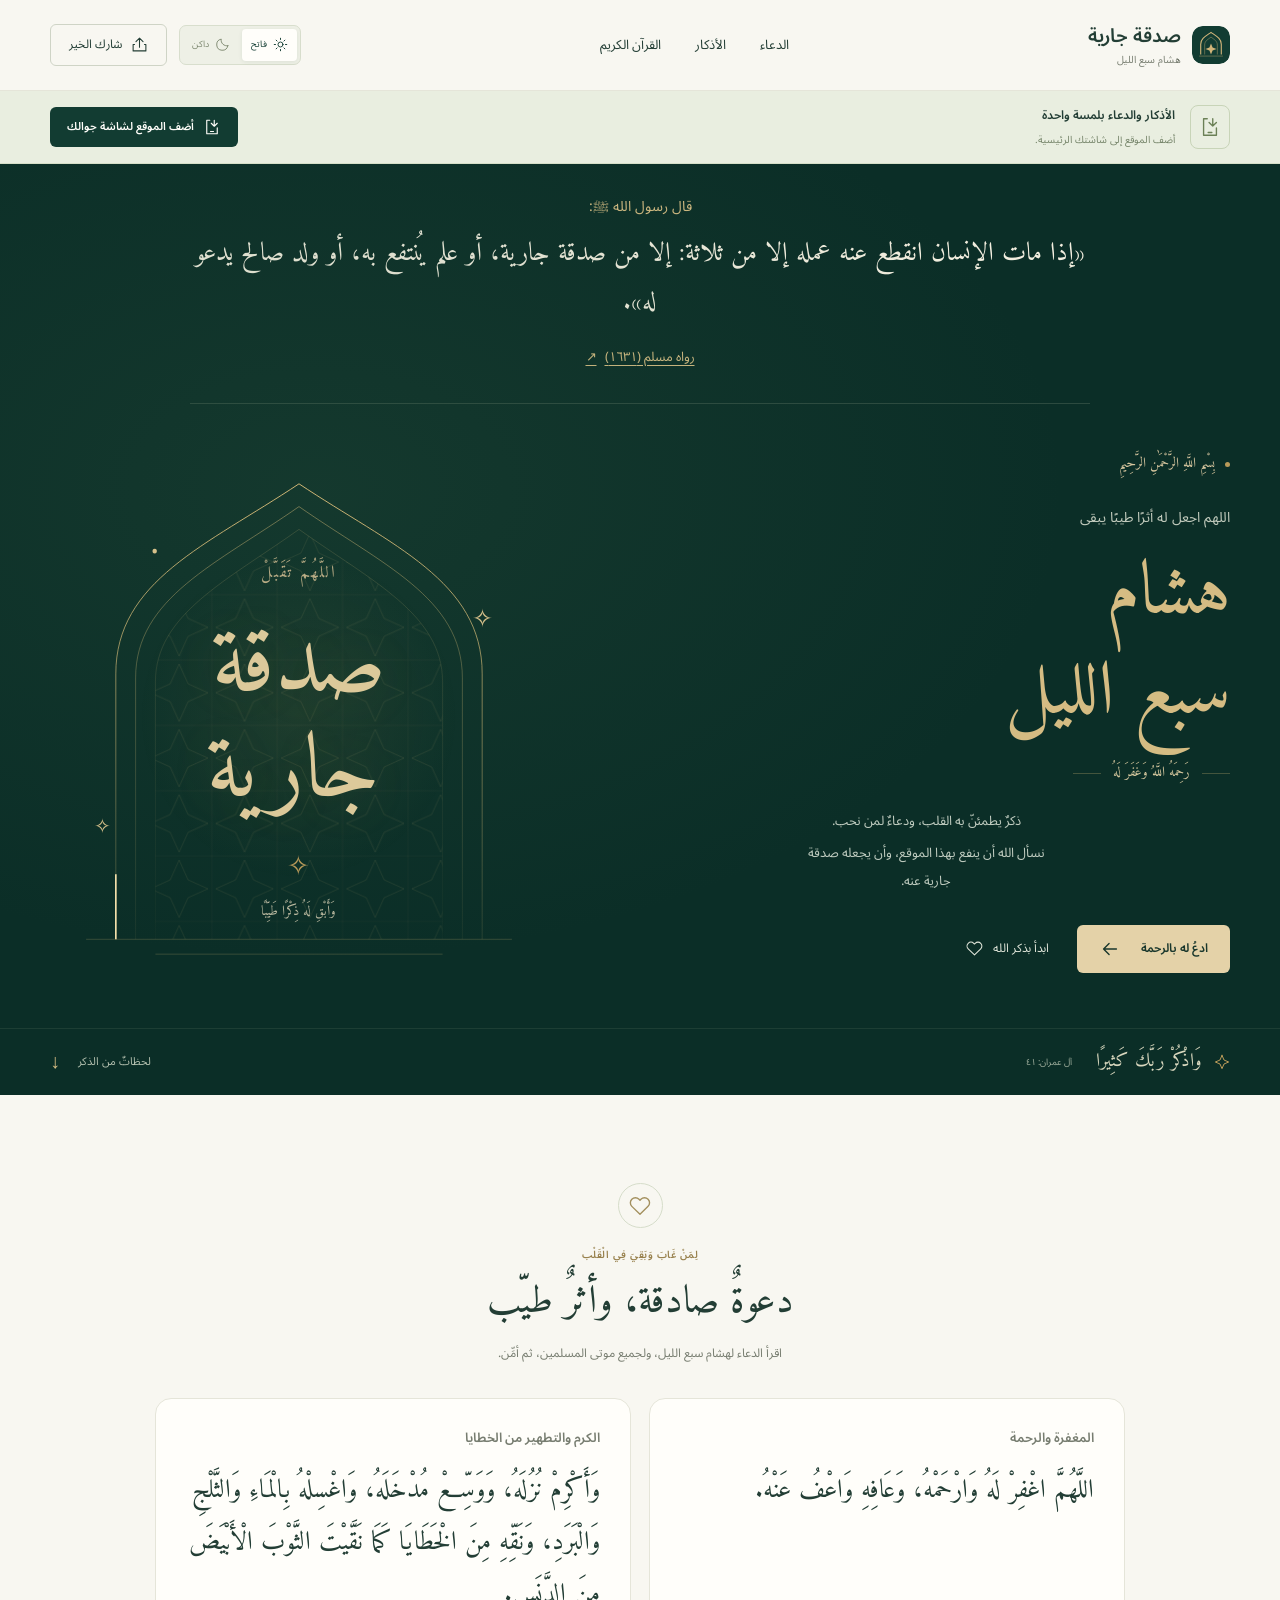
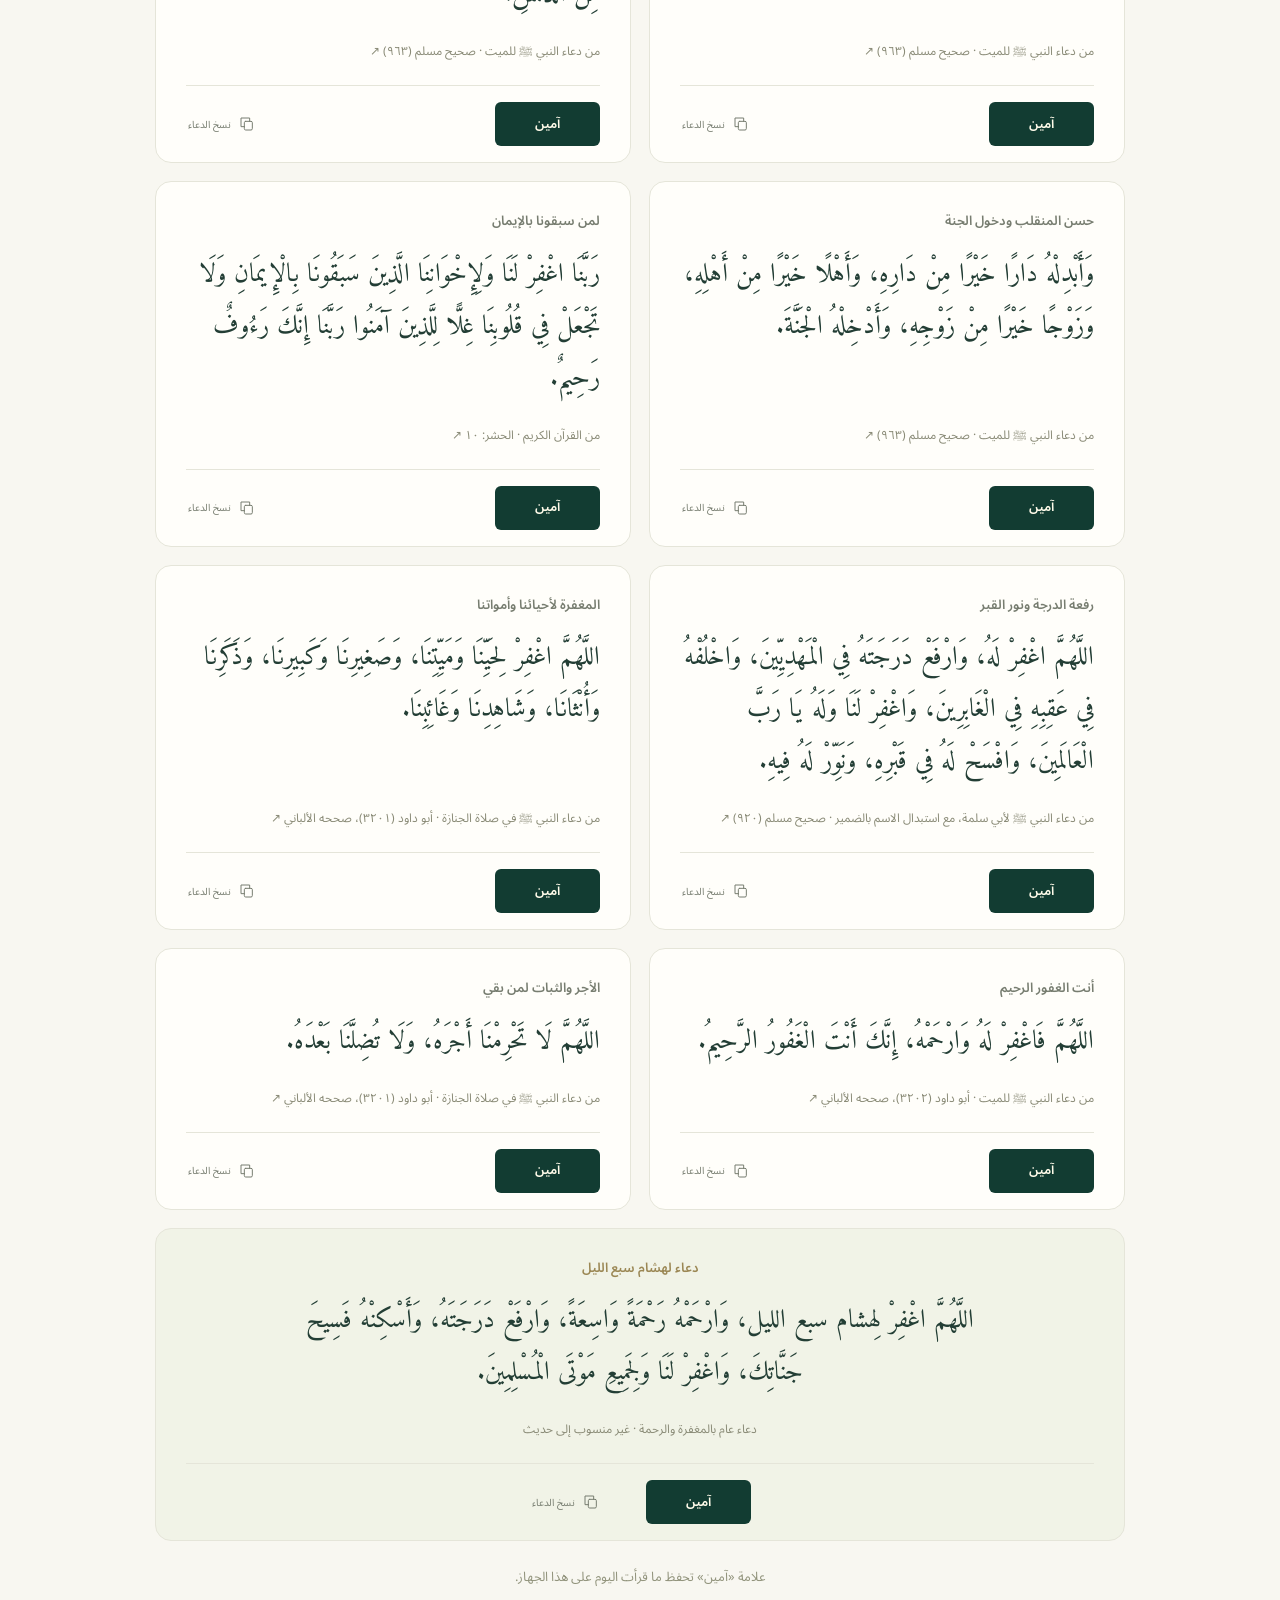
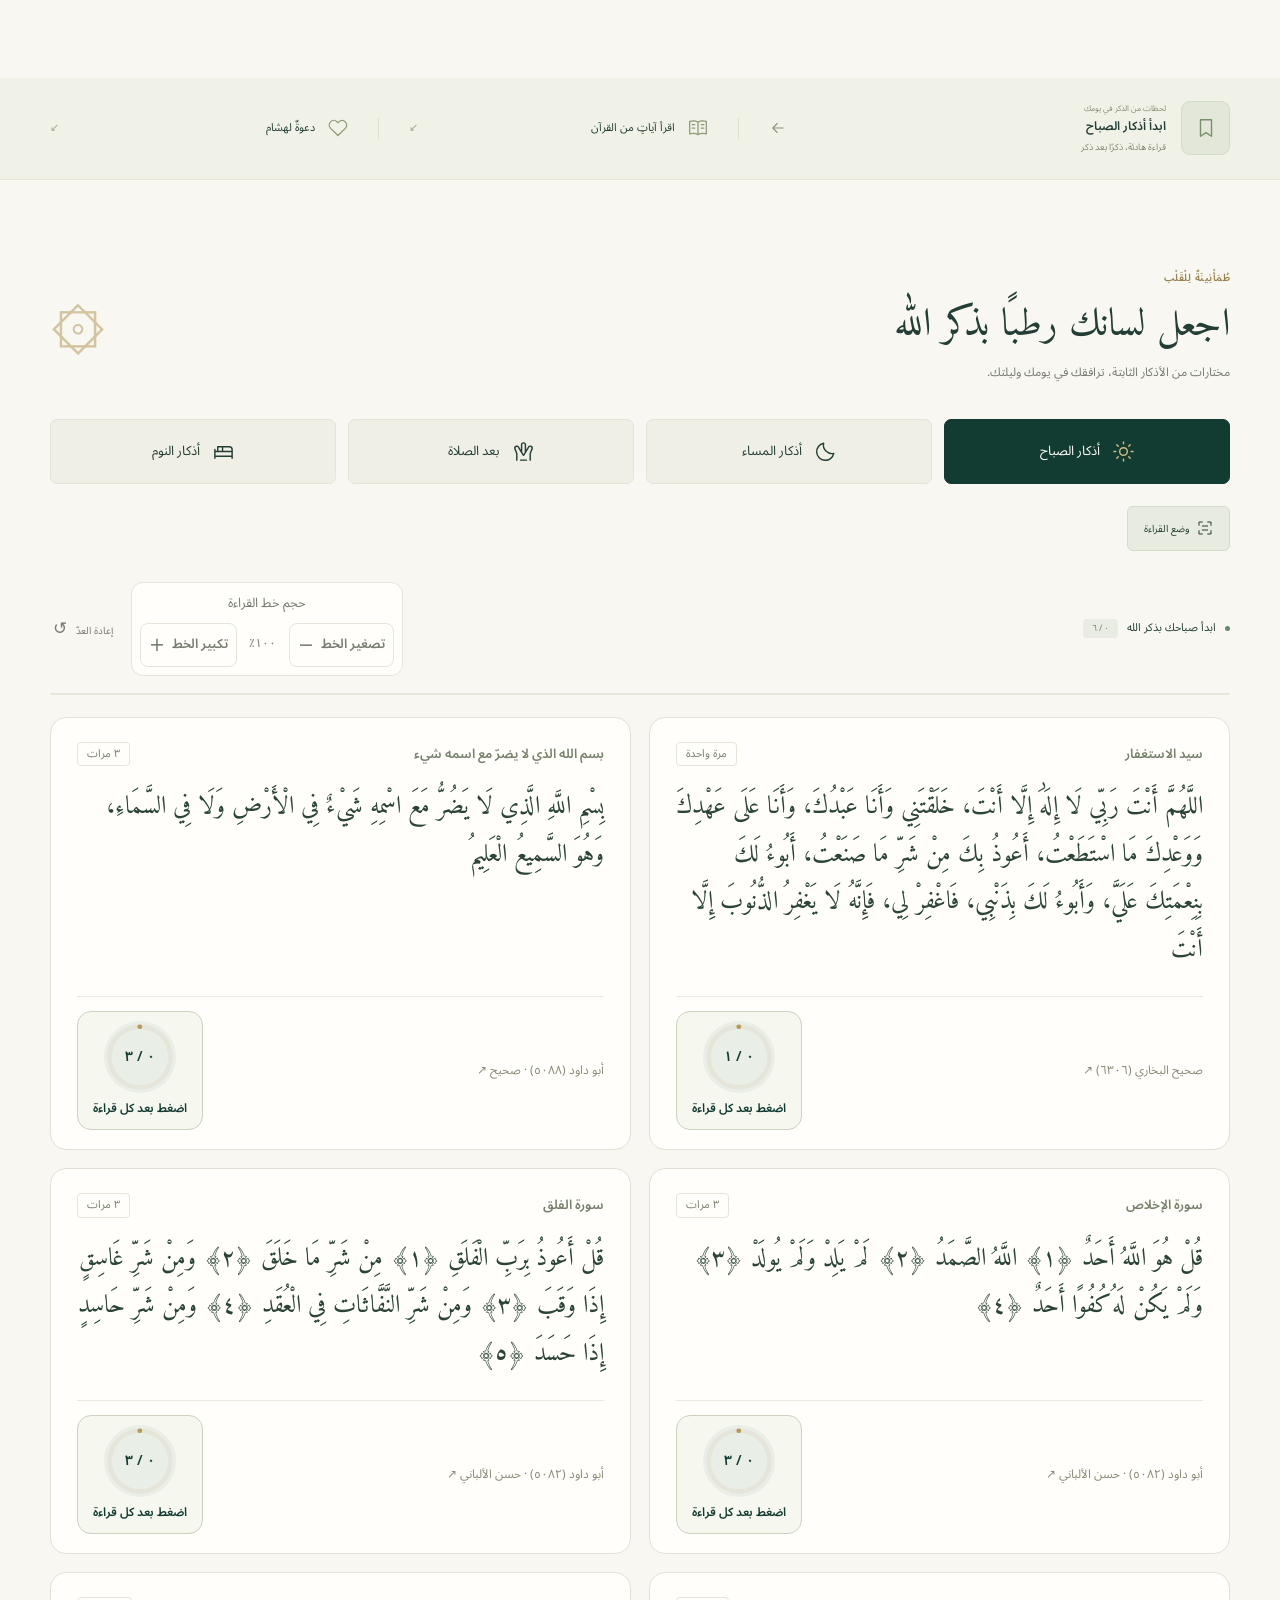
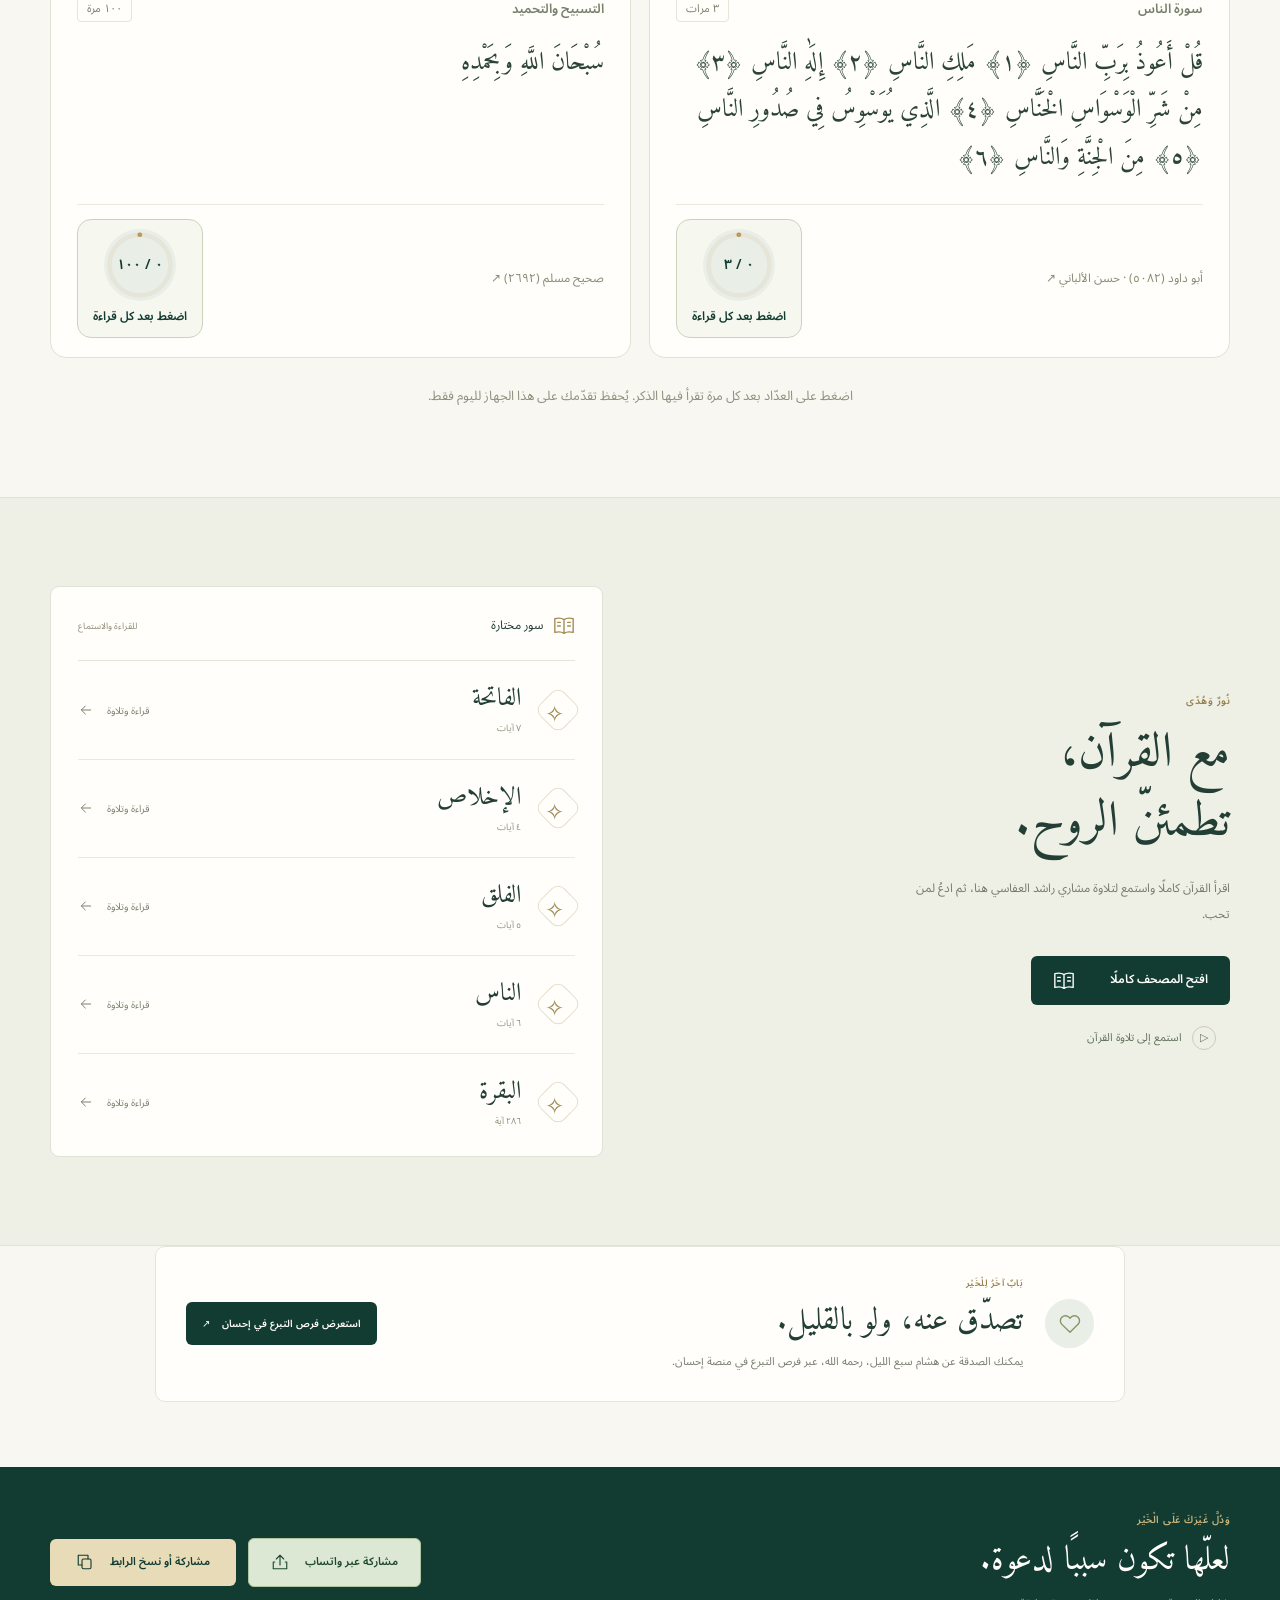
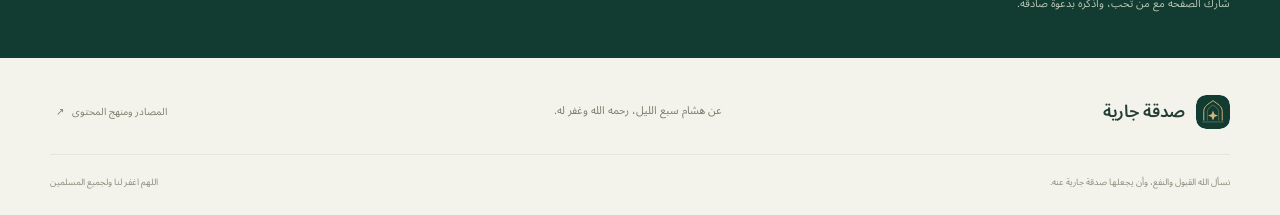
==== index.html @ 17295d95 "Phones: open with the «صدقة جارية» art, then the name, then the hadith Co-Authored-By: Claude Opus 5" ====
<!doctype html>
<html lang="ar" dir="rtl">
<head>
  <meta charset="utf-8">
  <meta name="viewport" content="width=device-width,initial-scale=1,viewport-fit=cover">
  <meta name="theme-color" content="#123c32">
  <meta name="description" content="أذكار وأدعية وقرآن. نسأل الله أن ينفع بهذا الموقع وأن يجعله صدقة جارية عن هشام سبع الليل، رحمه الله.">
  <title>صدقة جارية | هشام سبع الليل</title>
  <link rel="icon" href="assets/mark.svg" type="image/svg+xml">
  <link rel="manifest" href="manifest.webmanifest" crossorigin="use-credentials">
  <link rel="apple-touch-icon" href="assets/app-icon-180.png">
  <meta name="apple-mobile-web-app-capable" content="yes">
  <meta name="mobile-web-app-capable" content="yes">
  <meta name="apple-mobile-web-app-title" content="صدقة جارية">
  <script src="theme.js?v=appearance-1"></script>
  <link rel="stylesheet" href="style.css?v=order-20261025">
  <script src="data.js?v=order-20261025" defer></script>
  <script src="app.js?v=order-20261025" defer></script>
  <script src="quran-reader.js?v=order-20261025" defer></script>
  <script src="install.js?v=install-steps-2" defer></script>
  <script src="motion.js?v=order-20261025" defer></script>
  <meta property="og:type" content="website">
  <meta property="og:locale" content="ar_SA">
  <meta property="og:title" content="صدقة جارية عن هشام سبع الليل">
  <meta property="og:description" content="أذكار وأدعية وقرآن. اللهم اغفر له وارحمه، واجعل له أثرًا طيبًا يبقى.">
  <meta property="og:url" content="https://waelsaballyl.github.io/sadaqa-hisham/">
  <link rel="canonical" href="https://waelsaballyl.github.io/sadaqa-hisham/">
</head>
<body>
  <a class="skip-link" href="#main">انتقل إلى المحتوى</a>
  <svg class="svg-defs" xmlns="http://www.w3.org/2000/svg" aria-hidden="true"><defs>
    <symbol id="i-sun" viewBox="0 0 24 24"><circle cx="12" cy="12" r="4"/><path d="M12 2v2m0 16v2M2 12h2m16 0h2M5 5l1.5 1.5m11 11L19 19M5 19l1.5-1.5m11-11L19 5"/></symbol>
    <symbol id="i-moon" viewBox="0 0 24 24"><path d="M20.6 14A9 9 0 0 1 10 3.4 9 9 0 1 0 20.6 14Z"/></symbol>
    <symbol id="i-book" viewBox="0 0 24 24"><path d="M12 5c-3-2-6-2-10-1v15c4-1 7-1 10 1 3-2 6-2 10-1V4c-4-1-7-1-10 1Zm0 0v15M5 8h3m-3 4h3m8-4h3m-3 4h3"/></symbol>
    <symbol id="i-heart" viewBox="0 0 24 24"><path d="M20.8 4.6a5.5 5.5 0 0 0-7.8 0L12 5.7l-1.1-1.1a5.5 5.5 0 0 0-7.8 7.8L12 21l8.8-8.6a5.5 5.5 0 0 0 0-7.8Z"/></symbol>
    <symbol id="i-share" viewBox="0 0 24 24"><path d="M12 16V3m-5 5 5-5 5 5M5 12H3v9h18v-9h-2"/></symbol>
    <symbol id="i-arrow" viewBox="0 0 24 24"><path d="M19 12H5m6-6-6 6 6 6"/></symbol>
    <symbol id="i-check" viewBox="0 0 24 24"><path d="m5 12 4 4L19 6"/></symbol>
    <symbol id="i-copy" viewBox="0 0 24 24"><rect x="8" y="8" width="12" height="13" rx="2"/><path d="M16 8V3H3v13h5"/></symbol>
    <symbol id="i-prayer" viewBox="0 0 24 24"><path d="M5 21v-7L3 9a2 2 0 0 1 4-1l3 5V5a2 2 0 0 1 4 0v8l3-5a2 2 0 0 1 4 1l-2 5v7M10 13l2 3 2-3M9 21h6"/></symbol>
    <symbol id="i-spark" viewBox="0 0 24 24"><path d="m12 2 3 7 7 3-7 3-3 7-3-7-7-3 7-3 3-7Z"/></symbol>
    <symbol id="i-sleep" viewBox="0 0 24 24"><path d="M3 19v-9m18 9v-7H3m3 0V7h5v5m0 0V7h7a3 3 0 0 1 3 3v2M3 17h18"/></symbol>
    <symbol id="i-search" viewBox="0 0 24 24"><circle cx="10.5" cy="10.5" r="6.5"/><path d="m16 16 5 5"/></symbol>
    <symbol id="i-bookmark" viewBox="0 0 24 24"><path d="M6 3h12v18l-6-4-6 4V3Z"/></symbol>
    <symbol id="i-focus" viewBox="0 0 24 24"><path d="M8 3H3v5m13-5h5v5M3 16v5h5m13-5v5h-5M8 9h8m-8 6h8"/></symbol>
    <symbol id="i-ios-share" viewBox="0 0 24 24"><path d="M12 3v12M8 7l4-4 4 4M5 11v8a2 2 0 0 0 2 2h10a2 2 0 0 0 2-2v-8"/></symbol><symbol id="i-ios-add" viewBox="0 0 24 24"><rect x="3" y="3" width="18" height="18" rx="4"/><path d="M12 8v8M8 12h8"/></symbol><symbol id="i-install" viewBox="0 0 24 24"><path d="M9 3H5v18h14v-8M15 3v8m-4-4 4 4 4-4M10 18h4"/></symbol>
  </defs></svg>
  <header class="site-header">
    <div class="container header-inner">
      <a class="brand" href="#" aria-label="صدقة جارية، الصفحة الرئيسية"><img src="assets/mark.svg" alt="" width="38" height="38"><span>صدقة جارية<span class="brand-note">هشام سبع الليل</span></span></a>
      <nav aria-label="التنقل الرئيسي"><a href="#dua">الدعاء</a><a href="#adhkar">الأذكار</a><a href="#quran">القرآن الكريم</a></nav>
      <div class="header-actions"><div class="theme-switch" role="group" aria-label="مظهر الموقع"><button data-theme-choice="light" aria-pressed="true" title="الوضع الفاتح"><svg aria-hidden="true"><use href="#i-sun"/></svg><span>فاتح</span></button><button data-theme-choice="dark" aria-pressed="false" title="الوضع الداكن"><svg aria-hidden="true"><use href="#i-moon"/></svg><span>داكن</span></button></div><button class="share-button" data-share aria-label="مشاركة الموقع"><svg><use href="#i-share"/></svg><span>شارك الخير</span></button></div>
    </div>
  </header>
  <aside id="install-banner" class="install-banner" hidden aria-label="إضافة الموقع إلى الشاشة الرئيسية"><div class="container install-banner-inner"><span class="install-symbol"><svg aria-hidden="true"><use href="#i-install"/></svg></span><div class="install-banner-copy"><strong>الأذكار والدعاء بلمسة واحدة</strong><p>أضف الموقع إلى شاشتك الرئيسية.</p></div><button id="install-app" class="button primary"><svg aria-hidden="true"><use href="#i-install"/></svg><span>أضف الموقع لشاشة جوالك</span></button></div></aside>
  <main id="main">
    <section class="hero" aria-labelledby="hero-title">
      <div class="container memorial-hadith">
        <p class="hadith-intro">قال رسول الله ﷺ:</p>
        <blockquote>«إذا مات الإنسان انقطع عنه عمله إلا من ثلاثة: إلا من صدقة جارية، أو علم يُنتفع به، أو ولد صالح يدعو له».</blockquote>
        <a href="https://sunnah.com/muslim:1631" target="_blank" rel="noopener noreferrer">رواه مسلم (١٦٣١) <span aria-hidden="true">↗</span></a>
      </div>
      <div class="container hero-grid">
        <div class="hero-copy">
          <div class="eyebrow"><span></span> بِسْمِ اللَّهِ الرَّحْمَٰنِ الرَّحِيمِ</div>
          <p class="hero-intro">اللهم اجعل له أثرًا طيبًا يبقى</p>
          <h1 id="hero-title">هشام<br><span>سبع الليل</span></h1>
          <div class="mercy"><span class="small-rule"></span> رَحِمَهُ اللَّهُ وَغَفَرَ لَهُ <span class="small-rule"></span></div>
          <p class="hero-description"><span>ذكرٌ يطمئنّ به القلب، ودعاءٌ لمن نحب.</span><span>نسأل الله أن ينفع بهذا الموقع، وأن يجعله صدقة جارية عنه.</span></p>
          <div class="hero-actions"><a class="button primary" href="#dua">ادعُ له بالرحمة <svg><use href="#i-arrow"/></svg></a><a class="quiet-link" href="#adhkar">ابدأ بذكر الله <svg><use href="#i-heart"/></svg></a></div>
        </div>
        <div class="hero-art" aria-hidden="true">
          <div class="arch-glow"></div>
          <svg class="arch-lines" viewBox="0 0 440 510" fill="none" aria-hidden="true">
            <defs><linearGradient id="goldline" x1="220" y1="0" x2="220" y2="510" gradientUnits="userSpaceOnUse"><stop stop-color="#d9bd79"/><stop offset="1" stop-color="#d9bd79" stop-opacity=".08"/></linearGradient><pattern id="geo" width="66" height="66" patternUnits="userSpaceOnUse"><path d="m33 4 9 20 20 9-20 9-9 20-9-20L4 33l20-9Z" stroke="#b8a36e" stroke-opacity=".12"/><path d="M0 0h66v66H0Z" stroke="#b8a36e" stroke-opacity=".05"/></pattern></defs>
            <path d="M35 480V212C35 118 127 82 220 20c93 62 185 98 185 192v268" stroke="url(#goldline)"/>
            <path d="M55 480V216C55 135 137 101 220 43c83 58 165 92 165 173v264" stroke="url(#goldline)" stroke-opacity=".5"/>
            <path d="M75 480V220c0-68 72-102 145-154 73 52 145 86 145 154v260" fill="url(#geo)" stroke="url(#goldline)" stroke-opacity=".2"/>
            <path class="arch-trace" d="M35 480V212C35 118 127 82 220 20c93 62 185 98 185 192v268" stroke="#f3dfaa" stroke-width="1.7" pathLength="100"/>
            <path d="M5 480h430M75 495h290" stroke="#d9bd79" stroke-opacity=".22"/>
          </svg>
          <span class="art-star star-one">✧</span><span class="art-star star-two">✧</span><span class="art-star star-three">·</span>
          <div class="art-type"><span class="art-top">اللَّهُمَّ تَقَبَّلْ</span><div class="sadaqah">صدقة<br><span>جارية</span></div><span class="art-divider">✧</span><span class="art-bottom">وَأَبْقِ لَهُ ذِكْرًا طَيِّبًا</span></div>
        </div>
      </div>
      <div class="hero-bottom"><div class="container hero-bottom-inner"><p><svg><use href="#i-spark"/></svg> وَاذْكُرْ رَبَّكَ كَثِيرًا <span>آل عمران: ٤١</span></p><a href="#adhkar">لحظاتٌ من الذكر <span aria-hidden="true">↓</span></a></div></div>
    </section>
    <section class="dua-section section-space" id="dua" aria-labelledby="dua-title"><div class="container"><div class="dua-heading"><div class="dua-icon"><svg><use href="#i-heart"/></svg></div><span class="section-kicker">لِمَنْ غَابَ وَبَقِيَ فِي الْقَلْب</span><h2 id="dua-title">دعوةٌ صادقة، وأثرٌ طيّب</h2><p>اقرأ الدعاء لهشام سبع الليل، ولجميع موتى المسلمين، ثم أمِّن.</p></div><div id="dua-list" class="prayer-grid"></div><p class="dua-footnote">علامة «آمين» تحفظ ما قرأت اليوم على هذا الجهاز.</p></div></section>
    <section class="quick-start" aria-label="وصول سريع"><div class="container quick-start-inner"><button id="resume-reading" class="resume-button"><span class="quick-icon"><svg><use href="#i-bookmark"/></svg></span><span><small>لحظات من الذكر في يومك</small><strong id="resume-title">ابدأ أذكار الصباح</strong><span id="resume-detail">قراءة هادئة، ذكرًا بعد ذكر</span></span><svg class="quick-arrow"><use href="#i-arrow"/></svg></button><a href="#quran"><svg><use href="#i-book"/></svg><span>اقرأ آياتٍ من القرآن</span><span aria-hidden="true">↙</span></a><a href="#dua"><svg><use href="#i-heart"/></svg><span>دعوةٌ لهشام</span><span aria-hidden="true">↙</span></a></div></section>
    <section class="adhkar-section section-space" id="adhkar" aria-labelledby="adhkar-title">
      <div class="container">
        <div class="section-heading"><div><span class="section-kicker">طُمَأْنِينَةٌ لِلْقَلْب</span><h2 id="adhkar-title">اجعل لسانك رطبًا بذكر الله</h2><p>مختارات من الأذكار الثابتة، ترافقك في يومك وليلتك.</p></div><span class="section-ornament" aria-hidden="true">۞</span></div>
        <div class="category-tabs" role="tablist" aria-label="أقسام الأذكار">
          <button id="tab-morning" role="tab" aria-selected="true" aria-controls="dhikr-panel" data-category="morning"><svg><use href="#i-sun"/></svg><span>أذكار الصباح</span></button>
          <button id="tab-evening" role="tab" aria-selected="false" aria-controls="dhikr-panel" data-category="evening" tabindex="-1"><svg><use href="#i-moon"/></svg><span>أذكار المساء</span></button>
          <button id="tab-prayer" role="tab" aria-selected="false" aria-controls="dhikr-panel" data-category="prayer" tabindex="-1"><svg><use href="#i-prayer"/></svg><span>بعد الصلاة</span></button>
          <button id="tab-sleep" role="tab" aria-selected="false" aria-controls="dhikr-panel" data-category="sleep" tabindex="-1"><svg><use href="#i-sleep"/></svg><span>أذكار النوم</span></button>
        </div>
        <div class="explore-tools"><button id="focus-open" class="tool-button focus-open"><svg><use href="#i-focus"/></svg>وضع القراءة</button></div>
        <div class="reading-toolbar"><div class="reading-info"><span class="status-dot"></span><span id="category-description">ابدأ صباحك بذكر الله</span><span class="count-pill" id="dhikr-count"></span></div><div class="reading-actions"><div class="font-controls" role="group" aria-label="حجم نص القراءة"><span class="font-controls-label">حجم خط القراءة</span><button id="font-decrease" aria-label="تصغير نص القراءة">تصغير الخط <span aria-hidden="true">−</span></button><output id="font-size-value" aria-live="polite">١٠٠٪</output><button id="font-increase" aria-label="تكبير نص القراءة">تكبير الخط <span aria-hidden="true">+</span></button></div><button id="reset-progress">إعادة العدّ <span aria-hidden="true">↺</span></button></div></div>
        <div id="category-progress" class="category-progress"><span></span></div>
        <p id="category-instructions" class="category-instructions" hidden></p>
        <div id="dhikr-panel" role="tabpanel" aria-labelledby="tab-morning" tabindex="0"><div id="dhikr-list" class="dhikr-grid"></div></div>
        <div id="dhikr-complete" class="dhikr-complete" hidden><svg aria-hidden="true"><use href="#i-check"/></svg><div><strong>أتممت أذكار هذا القسم، تقبّل الله.</strong><p>دعوةٌ صادقة لمن تحب.</p></div><a href="#dua">ادعُ لهشام <svg aria-hidden="true"><use href="#i-arrow"/></svg></a></div>
        <p class="reading-note">اضغط على العدّاد بعد كل مرة تقرأ فيها الذكر. يُحفظ تقدّمك على هذا الجهاز لليوم فقط.</p>
        <noscript><p>يحتاج عرض الأذكار والعدّادات إلى تفعيل JavaScript. يمكنك قراءة الأذكار من <a href="https://binbaz.org.sa/fatwas/12824">المصدر</a>.</p></noscript>
      </div>
    </section>
    <section class="quran-section section-space" id="quran" aria-labelledby="quran-title"><div class="container quran-grid">
      <div class="quran-copy"><span class="section-kicker">نُورٌ وَهُدًى</span><h2 id="quran-title">مع القرآن، <br>تطمئنّ الروح.</h2><p>اقرأ القرآن كاملًا واستمع لتلاوة مشاري راشد العفاسي هنا، ثم ادعُ لمن تحب.</p><button class="button primary" id="open-quran">افتح المصحف كاملًا <svg><use href="#i-book"/></svg></button><button class="quran-audio" id="open-quran-audio"><span aria-hidden="true">▷</span> استمع إلى تلاوة القرآن</button></div>
      <div class="surahs-panel"><div class="surahs-title"><svg><use href="#i-book"/></svg><span>سور مختارة</span><span class="muted">للقراءة والاستماع</span></div><button class="surah-row" data-surah="fatiha"><span class="surah-number">١</span><span><strong>الفاتحة</strong><small>٧ آيات</small></span><span class="surah-open">قراءة وتلاوة <svg><use href="#i-arrow"/></svg></span></button><button class="surah-row" data-surah="ikhlas"><span class="surah-number">١١٢</span><span><strong>الإخلاص</strong><small>٤ آيات</small></span><span class="surah-open">قراءة وتلاوة <svg><use href="#i-arrow"/></svg></span></button><button class="surah-row" data-surah="falaq"><span class="surah-number">١١٣</span><span><strong>الفلق</strong><small>٥ آيات</small></span><span class="surah-open">قراءة وتلاوة <svg><use href="#i-arrow"/></svg></span></button><button class="surah-row" data-surah="nas"><span class="surah-number">١١٤</span><span><strong>الناس</strong><small>٦ آيات</small></span><span class="surah-open">قراءة وتلاوة <svg><use href="#i-arrow"/></svg></span></button><button class="surah-row" data-surah="baqarah"><span class="surah-number">٢</span><span><strong>البقرة</strong><small>٢٨٦ آية</small></span><span class="surah-open">قراءة وتلاوة <svg><use href="#i-arrow"/></svg></span></button></div>
    </div></section>
    <section class="charity-section" aria-labelledby="charity-title"><div class="container"><div class="charity-card"><div class="charity-icon"><svg aria-hidden="true"><use href="#i-heart"/></svg></div><div><span class="section-kicker">بَابٌ آخَرُ لِلْخَيْر</span><h2 id="charity-title">تصدّق عنه، ولو بالقليل.</h2><p>يمكنك الصدقة عن هشام سبع الليل، رحمه الله، عبر فرص التبرع في منصة إحسان.</p></div><a class="button primary" href="https://ehsan.sa/" target="_blank" rel="noopener noreferrer">استعرض فرص التبرع في إحسان <span aria-hidden="true">↗</span><span class="sr-only"> في نافذة جديدة</span></a></div></div></section>
    <section class="share-section"><div class="container share-inner"><div><span class="section-kicker">وَدُلَّ غَيْرَكَ عَلَى الْخَيْر</span><h2>لعلّها تكون سببًا لدعوة.</h2><p>شارك الصفحة مع من تحب، واذكره بدعوة صادقة.</p></div><div class="share-actions"><a id="whatsapp-share" class="button whatsapp-button" href="https://wa.me/" target="_blank" rel="noopener noreferrer">مشاركة عبر واتساب <svg aria-hidden="true"><use href="#i-share"/></svg></a><button class="button light" data-share>مشاركة أو نسخ الرابط <svg><use href="#i-copy"/></svg></button></div></div></section>
  </main>
  <footer><div class="container"><div class="footer-top"><a class="brand" href="#"><img src="assets/mark.svg" alt="" width="34" height="34"><span>صدقة جارية</span></a><p>عن هشام سبع الليل، رحمه الله وغفر له.</p><button id="sources-open">المصادر ومنهج المحتوى <span aria-hidden="true">↗</span></button></div><div class="footer-bottom"><span>نسأل الله القبول والنفع، وأن يجعلها صدقة جارية عنه.</span><span>اللهم اغفر لنا ولجميع المسلمين</span></div></div></footer>
  <nav class="mobile-nav" aria-label="التنقل السريع للجوال"><a href="#main" class="is-active" aria-current="location"><svg><use href="#i-spark"/></svg><span>الرئيسية</span></a><a href="#dua"><svg><use href="#i-heart"/></svg><span>الدعاء</span></a><a href="#adhkar"><svg><use href="#i-sun"/></svg><span>الأذكار</span></a><a href="#quran"><svg><use href="#i-book"/></svg><span>القرآن</span></a></nav>
  <dialog id="focus-dialog" aria-labelledby="focus-title"><div class="dialog-header"><div><span class="section-kicker">وَقْتٌ لِلذِّكْر</span><h2 id="focus-title">وضع القراءة</h2></div><button class="close-dialog" aria-label="إغلاق وضع القراءة">×</button></div><div class="focus-session"><div class="focus-meta"><span id="focus-category"></span><span id="focus-step" aria-live="polite"></span></div><article class="focus-card" id="focus-card"><h3 id="focus-dhikr-title"></h3><p class="dhikr-text" id="focus-text"></p><a id="focus-source" class="source-link" target="_blank" rel="noopener noreferrer"></a><button id="focus-counter" class="counter"></button><p class="focus-hint">اقرأ الذكر، ثم اضغط على العدّاد بعد كل مرة.</p></article><div class="focus-navigation"><button id="focus-previous">السابق</button><button id="focus-next">التالي <svg><use href="#i-arrow"/></svg></button></div><p class="focus-save-note">يُحفظ موضعك وتقدّمك على هذا الجهاز لليوم.</p></div></dialog>
  <dialog id="reader-dialog" aria-labelledby="reader-title"><div class="dialog-header"><h2 id="reader-title"></h2><button class="close-dialog" aria-label="إغلاق">×</button></div><div id="reader-content"></div></dialog>
  <dialog id="sources-dialog" aria-labelledby="sources-title"><div class="dialog-header"><h2 id="sources-title">المصادر ومنهج المحتوى</h2><button class="close-dialog" aria-label="إغلاق">×</button></div><div class="sources-content"><p>هذه الصفحة لنشر الأذكار والعلم النافع، والدعاء لهشام سبع الليل، رحمه الله. نسأل الله أن يجعل إنشاءها ونشرها صدقة جارية عنه.</p><p>الأذكار المعروضة مختارات، وليست حصرًا لجميع أذكار كل وقت. لكل ذكر رابط مصدره. نصوص الأذكار القرآنية بالرسم الإملائي مع التشكيل، والمصحف الكامل بالرسم العثماني من Al Quran Cloud، مع إبقاء نص الآيات كما ورد من المصدر. التلاوة بصوت مشاري راشد العفاسي عبر شبكة Islamic Network، وتحتاج اتصالًا بالإنترنت. الأدعية المأثورة مذكور مصدرها، والدعاء الشخصي دعاء عام غير منسوب إلى حديث. بعض البطاقات مقتطفات من أدعية أطول، وقد استُبدل اسم أبي سلمة بالضمير في الدعاء لهشام. الأعداد المذكورة خاصة بالصيغ المأثورة، والعدّادات وسيلة للمساعدة على القراءة فقط.</p><ul><li><a href="https://sunnah.com/muslim:1631" target="_blank" rel="noopener noreferrer">حديث الصدقة الجارية · صحيح مسلم (١٦٣١)</a></li><li><a href="https://quran.com/1" target="_blank" rel="noopener noreferrer">سورة الفاتحة · Quran.com</a></li><li><a href="https://quran.com/112" target="_blank" rel="noopener noreferrer">الإخلاص</a></li><li><a href="https://quran.com/113" target="_blank" rel="noopener noreferrer">الفلق</a></li><li><a href="https://quran.com/114" target="_blank" rel="noopener noreferrer">الناس</a></li><li><a href="https://quran.com/2/255" target="_blank" rel="noopener noreferrer">آية الكرسي · البقرة: ٢٥٥</a></li><li><a href="https://quran.com/59/10" target="_blank" rel="noopener noreferrer">دعاء المؤمنين · الحشر: ١٠</a></li><li><a href="https://sunnah.com/muslim:963a" target="_blank" rel="noopener noreferrer">الدعاء للميت · صحيح مسلم (٩٦٣)</a></li><li><a href="https://sunnah.com/muslim:920a" target="_blank" rel="noopener noreferrer">الدعاء لأبي سلمة · صحيح مسلم (٩٢٠)</a></li><li><a href="https://sunnah.com/abudawud:3201" target="_blank" rel="noopener noreferrer">دعاء صلاة الجنازة · أبو داود (٣٢٠١)</a></li><li><a href="https://sunnah.com/abudawud:3202" target="_blank" rel="noopener noreferrer">المغفرة والرحمة للميت · أبو داود (٣٢٠٢)</a></li></ul><p>إهداء ثواب القراءة للميت مسألة خلافية بين أهل العلم؛ يتيح الموقع القراءة والانتفاع، ولا يَعِد بانتقال ثواب كل قراءة أو ذكر إلى المتوفى، ولا يحسب الحسنات.</p><p class="privacy-note">لا توجد حسابات أو تعليقات أو تبرعات مالية في هذه الصفحة. يُحفظ تقدّم العدّاد وموضع القراءة وعلامات قراءة الأدعية وحجم الخط ومظهر الموقع على جهازك فقط، ويمكنك مسح تقدّم القسم من زر «إعادة العدّ».</p></div></dialog>
  <dialog id="share-dialog" aria-labelledby="share-title"><div class="dialog-header"><h2 id="share-title">شارك الخير</h2><button class="close-dialog" aria-label="إغلاق">×</button></div><div class="share-dialog-content"><p>انسخ رابط الصفحة وشاركه مع من تحب.</p><label for="share-url">رابط الموقع</label><input id="share-url" dir="ltr" readonly><button class="button primary" id="copy-link">نسخ الرابط <svg><use href="#i-copy"/></svg></button></div></dialog>
  <dialog id="install-dialog" aria-labelledby="install-title"><div class="dialog-header"><h2 id="install-title">أضف الموقع لشاشتك</h2><button class="close-dialog" aria-label="إغلاق">×</button></div><div class="install-instructions"><div class="install-app-preview"><img src="assets/app-icon-192.png" alt="" width="56" height="56"><div><strong>صدقة جارية</strong><span>يفتح مثل التطبيق بلمسة واحدة</span></div></div><p id="install-lead"></p><ol id="install-steps"></ol><button id="install-done" class="button primary">تمام، فهمت</button></div></dialog>
  <div id="toast" role="status" aria-live="polite"></div>
</body>
</html>
---- style.css ----
@font-face{font-family:NotoArabic;src:url('assets/noto-arabic-600.ttf') format('truetype');font-style:normal;font-weight:500 900;font-display:swap}
[hidden]{display:none!important}
@font-face{font-family:Amiri;src:url('assets/amiri.ttf') format('truetype');font-style:normal;font-weight:400;font-display:swap}@font-face{font-family:NotoArabic;src:url('assets/noto-arabic.ttf') format('truetype');font-style:normal;font-weight:400;font-display:swap}
:root{--green:#123c32;--green-deep:#0b2e27;--green-soft:#e9eee7;--ink:#233e35;--muted:#777d70;--gold:#b99a59;--cream:#f8f7f1;--line:#e5e5d9;--white:#fffefa;--body-font:NotoArabic,Tahoma,Arial,sans-serif;--arabic-font:Amiri,'Traditional Arabic','Times New Roman',serif;--dhikr-size:25px}
*{box-sizing:border-box}html{scroll-behavior:smooth;scroll-padding-top:100px}body{margin:0;background:var(--cream);color:var(--ink);font-family:var(--body-font);font-size:14px;line-height:1.9}a{color:inherit;text-decoration:none}button,input{font:inherit}button{cursor:pointer}button,a{-webkit-tap-highlight-color:transparent}button:disabled{cursor:default}button{color:inherit}svg:not(.svg-defs):not(.arch-lines){width:22px;height:22px;fill:none;stroke:currentColor;stroke-width:1.5;stroke-linecap:round;stroke-linejoin:round;flex-shrink:0}h1,h2,h3,p{margin:0}button{border:0;background:none}button:focus-visible,a:focus-visible,input:focus-visible,[tabindex]:focus-visible{outline:3px solid var(--gold);outline-offset:5px}::selection{background:#d7ddbd}.container{width:min(1180px,calc(100% - 96px));margin-inline:auto}.svg-defs{position:absolute;width:0;height:0;overflow:hidden}.sr-only{position:absolute;width:1px;height:1px;overflow:hidden;clip:rect(0,0,0,0);white-space:nowrap}.skip-link{position:fixed;top:-80px;right:20px;background:var(--green);color:white;padding:10px 20px;z-index:100}.skip-link:focus{top:10px}.site-header{height:91px;background:var(--cream);border-bottom:1px solid var(--line);position:sticky;top:0;z-index:20}.header-inner{height:100%;display:flex;align-items:center;justify-content:space-between;gap:30px}.brand{display:flex;align-items:center;gap:11px;font-size:19px;font-weight:600;line-height:1.55}.brand img{border-radius:10px}.brand-note{display:block;font-size:10px;color:var(--muted);font-weight:400;margin-top:1px}.header-inner nav{display:flex;gap:34px;font-size:13px}.header-inner nav a{transition:color .2s}@media(hover:hover){.header-inner nav a:hover{color:var(--gold)}}.share-button{border:1px solid #cfd4c6;padding:9px 18px;display:flex;align-items:center;gap:9px;border-radius:6px;font-size:12px}@media(hover:hover){.share-button:hover{background:var(--green-soft)}}.share-button svg{width:17px!important;height:17px!important}
.hero{background:var(--green-deep);color:#f6f4e8;position:relative;overflow:hidden}.hero:before{content:'';position:absolute;inset:0;background:radial-gradient(ellipse at 25% 35%,#38614735,transparent 55%);pointer-events:none}.hero-grid{display:grid;grid-template-columns:1.1fr .9fr;gap:75px;align-items:center;min-height:624px;position:relative;padding-block:45px}.hero-copy{padding-bottom:8px}.eyebrow{display:flex;align-items:center;gap:10px;color:#d7c69f;font-size:14px;font-family:var(--arabic-font)}.eyebrow>span{height:5px;width:5px;background:var(--gold);border-radius:50%}.hero-intro{font-size:14px;color:#c2cbbd;margin-top:27px}.hero h1{font-family:var(--arabic-font);font-size:76px;line-height:1.32;font-weight:400;margin-block:13px 15px;letter-spacing:-1px}.hero h1 span{color:#d5bc83}.mercy{color:#d6c89f;font-size:14px;font-family:var(--arabic-font);display:flex;align-items:center;gap:12px;margin-block:9px 21px}.small-rule{width:28px;height:1px;background:#b7a16b55}.hero-description{font-size:13px;line-height:2.15;color:#bfcbbf}.hero-actions{display:flex;align-items:center;gap:28px;margin-top:29px}.button{border-radius:6px;display:inline-flex;align-items:center;justify-content:center;gap:20px;padding:13px 22px;font-size:12px;line-height:1.9;font-weight:500;transition:background .2s,transform .2s}@media(hover:hover){.button:hover{transform:translateY(-2px)}}.button.primary{background:var(--green);color:var(--white)}.hero .button.primary{background:#e4d2a8;color:#19372c}@media(hover:hover){.hero .button.primary:hover{background:#f1e3c6}}.quiet-link{display:inline-flex;align-items:center;gap:10px;font-size:12px;color:#e0e5d9}.quiet-link svg{width:17px!important;height:17px!important}.hero-art{height:505px;position:relative;isolation:isolate;display:flex;justify-content:center;align-items:center}.arch-lines{position:absolute;width:100%;height:100%;max-width:440px;inset:0;margin:auto}.arch-glow{position:absolute;width:65%;height:65%;border-radius:50%;background:radial-gradient(ellipse,#a8954b19,transparent 70%);animation:breathe 8s ease-in-out infinite}.arch-trace{stroke-dasharray:6 94;animation:trace 20s linear infinite}.art-type{text-align:center;position:relative;top:25px;display:flex;flex-direction:column;align-items:center}.art-top{font-family:var(--arabic-font);font-size:17px;color:#b9ac85;letter-spacing:2px}.sadaqah{font-family:var(--arabic-font);font-size:95px;line-height:1.1;color:#dcc99a;margin-top:27px;text-shadow:0 0 55px #d5bc8220;animation:type-glow 8s ease-in-out infinite}.sadaqah>span{display:inline-block;margin-right:11px;font-size:91px}.art-divider{font-size:27px;color:#b99a59;line-height:1;margin:28px 0 19px}.art-bottom{font-family:var(--arabic-font);font-size:14px;color:#bab9a0}.art-star{position:absolute;color:#d7c18b;animation:twinkle 6s ease-in-out infinite}.star-one{top:132px;right:54px;font-size:25px}.star-two{bottom:123px;left:44px;font-size:20px;animation-delay:-3s}.star-three{top:55px;left:100px;font-size:35px;animation-delay:-1s}.hero-bottom{border-top:1px solid #b8c5a51c;position:relative}.hero-bottom-inner{height:66px;display:flex;align-items:center;justify-content:space-between}.hero-bottom p{display:flex;align-items:center;gap:12px;color:#d8d7be;font-family:var(--arabic-font);font-size:19px}.hero-bottom p svg{width:16px!important;height:16px!important;color:var(--gold)}.hero-bottom p span{font-family:var(--body-font);font-size:9px;color:#9ead9c;margin-inline-start:12px}.hero-bottom a{font-size:11px;color:#b5c1b0;display:flex;gap:18px;align-items:center}.hero-bottom a span{font-size:20px;color:#d5bc83}
.section-space{padding-block:88px}.section-heading{display:flex;justify-content:space-between;align-items:center;gap:25px;margin-bottom:34px}.section-kicker{color:#98814d;font-size:10px;font-weight:500;letter-spacing:.5px;display:block;margin-bottom:10px}h2{font-family:var(--arabic-font);font-size:39px;line-height:1.5;font-weight:400}.section-heading p{color:var(--muted);font-size:12px;margin-top:7px}.section-ornament{font-size:56px;color:#bca56a;opacity:.6}.category-tabs{display:grid;grid-template-columns:repeat(4,1fr);gap:12px}.category-tabs button{display:flex;align-items:center;justify-content:center;gap:12px;background:#efefe5;border:1px solid #e4e5d9;border-radius:7px;padding:19px 12px;font-size:13px;transition:background .2s,border-color .2s}.category-tabs button svg{width:23px!important;height:23px!important}.category-tabs button[aria-selected=true]{background:var(--green);border-color:var(--green);color:var(--white)}.category-tabs button[aria-selected=true] svg{color:#d1ba80}@media(hover:hover){.category-tabs button:not([aria-selected=true]):hover{background:#e4e8dc}}.reading-toolbar{display:flex;justify-content:space-between;align-items:center;gap:20px;margin-top:31px;margin-bottom:17px;font-size:11px}.reading-info{display:flex;align-items:center;gap:9px}.status-dot{width:5px;height:5px;border-radius:50%;background:#658869}.count-pill{background:#e8ece2;padding:1px 9px;border-radius:4px;color:#7c856f;font-size:9px;margin-inline-start:4px}.reading-actions{display:flex;gap:15px;align-items:center;color:var(--muted)}.reading-actions>button{padding:3px;font-size:10px}.reading-actions #font-toggle{font-family:var(--arabic-font);font-size:19px;line-height:1.2;border-left:1px solid var(--line);padding-left:15px}.reading-actions #font-toggle>span:first-child{font-size:14px;margin-right:2px}.reading-actions #reset-progress span{margin-inline-start:6px;font-size:17px}.category-progress{height:2px;background:#e6e8db;margin-bottom:22px}.category-progress>span{display:block;background:var(--gold);height:100%;width:0;transition:width .3s}.dhikr-grid{display:grid;grid-template-columns:repeat(2,minmax(0,1fr));gap:18px}.dhikr-card{border:1px solid #e0e2d5;background:var(--white);padding:24px 26px 19px;border-radius:9px;display:flex;flex-direction:column;position:relative;overflow:hidden}.dhikr-card.is-complete{border-color:#a4b49c;background:#f3f5eb}.dhikr-card-top{display:flex;align-items:center;justify-content:space-between;gap:12px;margin-bottom:18px}.dhikr-card-top h3{font-weight:500;font-size:11px;color:#76806b;line-height:1.7}.dhikr-tag{font-size:9px;border:1px solid #e4e6d9;color:#78826e;padding:1px 9px;border-radius:4px;white-space:nowrap}.dhikr-text{font-family:var(--arabic-font);font-size:var(--dhikr-size);line-height:1.9;color:#2b4437;flex:1;margin-block:0 22px}.dhikr-foot{display:flex;justify-content:space-between;align-items:center;gap:14px;border-top:1px solid #e9eadd;padding-top:14px}.source-link{font-size:9px;color:#8a8b77;line-height:1.8}@media(hover:hover){.source-link:hover{text-decoration:underline;color:var(--green)}}.counter{display:flex;align-items:center;justify-content:space-between;gap:17px;border:1px solid #cbd3be;border-radius:5px;background:#f6f7ef;padding:6px 10px;min-width:103px;font-size:12px;color:var(--green);white-space:nowrap}.counter svg{width:15px!important;height:15px!important}.counter .counter-number{font-variant-numeric:tabular-nums}@media(hover:hover){.counter:hover:not(:disabled){background:#e5ebd9}}.counter:disabled{color:#416b41;background:#e9efdf;border-color:#bdcbaa}.counter-hint{font-size:9px;margin-right:5px;color:#78846c}.reading-note{font-size:10px;color:#91917e;text-align:center;margin-top:26px}.quran-section{border-top:1px solid #e1e4d4;border-bottom:1px solid #e1e4d4;background:#eeefe5}.quran-grid{display:grid;grid-template-columns:1fr 1.05fr;gap:100px;align-items:center}.quran-copy h2{font-size:49px;line-height:1.4;margin-top:5px}.quran-copy>p{font-size:12px;color:var(--muted);max-width:330px;margin-top:18px;line-height:2.2}.quran-copy .button{margin-top:28px;gap:35px}.quran-audio{display:flex;align-items:center;gap:10px;font-size:11px;color:#62735c;margin-top:20px;width:fit-content}@media(hover:hover){.quran-audio:hover{text-decoration:underline}}.quran-audio>span:first-child{border:1px solid #c9cdb9;border-radius:50%;width:24px;height:24px;display:inline-grid;place-items:center;font-size:11px}.quran-audio>span:last-child{margin-inline-start:8px}.surahs-panel{padding:13px 27px 5px;background:var(--white);border:1px solid #dfe2d4;border-radius:9px}.surahs-title{display:flex;align-items:center;gap:10px;padding-block:15px 23px;font-size:12px;border-bottom:1px solid var(--line)}.surahs-title>svg{color:#a38b55}.surahs-title .muted{margin-right:auto;font-size:9px;color:#92917b}.surah-row{display:flex;align-items:center;width:100%;text-align:right;gap:20px;padding:21px 0;border-bottom:1px solid #e8e9df}.surah-row:last-child{border:0}.surah-number{color:#9c8855;display:grid;place-items:center;border:1px solid #e2dfcb;border-radius:9px;transform:rotate(45deg);width:34px;height:34px;font-size:0;flex-shrink:0}.surah-number:after{content:'✧';font-size:23px;transform:rotate(-45deg)}.surah-row strong{font-family:var(--arabic-font);font-weight:400;font-size:25px;display:block;line-height:1.4}.surah-row small{display:block;color:#92917e;font-size:9px;margin-top:3px}.surah-open{display:flex;align-items:center;gap:13px;margin-right:auto;font-size:10px;color:#7b856e}.surah-open svg{width:16px!important;height:16px!important}@media(hover:hover){.surah-row:hover .surah-open{color:var(--green);transform:translateX(-3px)}}.dua-heading{text-align:center}.dua-icon{display:grid;place-items:center;margin:0 auto 17px;border:1px solid #d6ddca;border-radius:50%;width:45px;height:45px;color:#a3905e}.dua-heading p{font-size:12px;color:var(--muted);margin-top:10px}.dua-card{background:var(--white);border:1px solid #dedfce;border-radius:9px;max-width:820px;margin:35px auto 0;padding:29px 54px 0;text-align:center;position:relative}.dua-decoration{font-size:33px;color:#b29b63;line-height:1.5}.dua-text{font-family:var(--arabic-font);font-size:30px;line-height:2;margin-block:13px 17px}.dua-card>.source-link{display:inline-block;margin-bottom:29px}.dua-card-actions{display:flex;justify-content:space-between;align-items:center;gap:30px;padding:17px 0;border-top:1px solid var(--line)}.dua-card-actions button{display:flex;align-items:center;gap:10px;font-size:11px;padding:4px}.dua-card-actions button svg{width:16px!important;height:16px!important}.dua-footnote{color:#92947d;font-size:10px;text-align:center;margin-top:24px}.share-section{background:var(--green);color:var(--white);padding-block:43px}.share-inner{display:flex;justify-content:space-between;align-items:center;gap:30px}.share-inner .section-kicker{color:#c9b57f;margin-bottom:7px}.share-inner h2{font-size:34px}.share-inner p{font-size:11px;color:#b6c4b3;margin-top:7px}.button.light{background:#e8dbb8;color:var(--green);padding-inline:26px;gap:28px}.share-inner .button svg{width:18px!important;height:18px!important}footer{padding-block:37px 24px;background:#f4f3eb}.footer-top{display:flex;align-items:center;gap:30px;justify-content:space-between;padding-bottom:25px}.footer-top .brand{font-size:17px}.footer-top p{font-size:11px;color:#77816d}.footer-top button{font-size:10px;color:#7c806c}.footer-top button span{margin-right:5px}.footer-bottom{border-top:1px solid var(--line);padding-top:19px;display:flex;justify-content:space-between;gap:20px;color:#8c8f7e;font-size:9px}
dialog{color:var(--ink);background:var(--cream);border:1px solid #d3d8c5;border-radius:13px;width:min(680px,calc(100% - 32px));max-height:85dvh;padding:0;box-shadow:0 25px 90px #001c2440}dialog::backdrop{background:#09291eda;backdrop-filter:blur(5px)}.dialog-header{display:flex;align-items:center;justify-content:space-between;gap:24px;border-bottom:1px solid var(--line);padding:18px 27px;position:sticky;top:0;background:var(--cream);z-index:2}.dialog-header h2{font-size:28px}.close-dialog{font-family:Arial,sans-serif;font-size:30px;font-weight:300;width:40px;height:40px;line-height:1}.sources-content{padding:23px 30px 30px;font-size:12px}.sources-content p+p{margin-top:15px}.sources-content ul{padding-right:19px;margin-block:20px;line-height:2.6}.sources-content a{text-decoration:underline;text-underline-offset:4px}.privacy-note{border-top:1px solid var(--line);padding-top:15px;color:var(--muted);font-size:11px}#reader-content{padding:30px 35px 35px;text-align:center}.bismillah{font-family:var(--arabic-font);font-size:25px;color:var(--gold);margin-bottom:22px}.surah-text{font-family:var(--arabic-font);font-size:32px;line-height:2.25}.verse-number{font-size:19px;color:#a28c57;white-space:nowrap}.reader-source{display:inline-block;margin-top:25px;font-size:11px;text-decoration:underline;color:var(--muted)}.share-dialog-content{padding:25px 30px 30px}.share-dialog-content p{font-size:12px;color:var(--muted);margin-bottom:18px}.share-dialog-content label{display:block;font-size:11px;margin-bottom:6px}.share-dialog-content input{width:100%;padding:12px;border:1px solid #ccd4bc;border-radius:5px;background:var(--white);font-family:Arial,sans-serif;font-size:13px}.share-dialog-content .button{margin-top:20px}#toast{position:fixed;bottom:25px;left:50%;transform:translate(-50%,20px);background:var(--green);color:#fff9e6;padding:12px 24px;font-size:12px;border:1px solid #879e75;border-radius:7px;z-index:100;opacity:0;pointer-events:none;transition:transform .2s,opacity .2s;box-shadow:0 6px 25px #00201020;width:max-content;max-width:calc(100% - 32px);text-align:center}#toast.show{opacity:1;transform:translate(-50%,0)}body.large-text{--dhikr-size:31px}body.large-text .dua-text{font-size:34px}
@keyframes trace{to{stroke-dashoffset:-100}}@keyframes breathe{50%{transform:scale(1.2);opacity:.55}}@keyframes type-glow{50%{text-shadow:0 0 50px #d5bc8250;transform:translateY(-5px)}}@keyframes twinkle{50%{opacity:.3;transform:scale(.8)}}
@media(min-width:1500px){.hero-grid{min-height:690px;gap:130px}.hero h1{font-size:84px}.hero-art{height:540px}}
@media(max-width:1050px){.container{width:calc(100% - 64px)}.hero-grid{gap:30px}.hero h1{font-size:67px}.hero-art{height:455px}.sadaqah{font-size:86px}.sadaqah>span{font-size:83px}.quran-grid{gap:60px}.hero-actions{gap:18px}.hero .button{padding:12px 16px;gap:14px}.quiet-link{font-size:10px}.dhikr-card{padding:21px}.footer-top{gap:20px}}
@media(max-width:760px){.container{width:calc(100% - 40px)}.site-header{height:74px}.brand{font-size:16px;gap:8px}.brand img{width:32px;height:32px}.brand-note{font-size:8px}.header-inner{gap:15px}.header-inner nav{gap:18px;font-size:11px}.share-button{padding:7px 9px}.share-button span{display:none}.hero-grid{min-height:0;gap:0;padding-block:44px 28px;grid-template-columns:1fr 1fr}.hero h1{font-size:53px;margin-block:13px}.hero-intro{font-size:11px;margin-top:23px}.eyebrow{font-size:12px;gap:8px}.mercy{font-size:12px;gap:8px;margin-bottom:17px}.small-rule{width:15px}.hero-description{font-size:11px}.hero-art{height:365px}.sadaqah{font-size:65px;margin-top:20px}.sadaqah>span{font-size:62px}.art-top{font-size:12px;letter-spacing:0}.art-bottom{font-size:11px}.art-divider{font-size:22px;margin:22px 0 15px}.art-type{top:19px}.star-one{top:98px;right:24px;font-size:18px}.star-two{left:20px;bottom:86px;font-size:15px}.star-three{top:50px;left:60px;font-size:23px}.hero-actions{gap:12px;flex-wrap:wrap}.hero .button{font-size:10px;padding:9px 13px;gap:10px}.quiet-link{font-size:9px}.hero-bottom-inner{height:59px}.hero-bottom p{font-size:16px;gap:8px}.hero-bottom p span{font-size:8px;margin-inline-start:4px}.hero-bottom a{font-size:9px;gap:10px}.section-space{padding-block:60px}h2{font-size:33px}.section-heading{margin-bottom:26px}.section-heading p{font-size:11px}.section-ornament{font-size:42px}.category-tabs{gap:8px}.category-tabs button{gap:7px;padding:16px 8px;font-size:10px}.category-tabs button svg{width:20px!important;height:20px!important}.reading-toolbar{margin-top:25px}.dhikr-grid{gap:12px}.dhikr-card{padding:18px 18px 15px}.dhikr-text{font-size:23px}.dhikr-card-top{margin-bottom:13px}.dhikr-card-top h3{font-size:10px}.dhikr-tag{font-size:8px;padding:1px 6px}.dhikr-foot{gap:8px;align-items:center}.source-link{font-size:8px}.counter{min-width:89px;font-size:10px;gap:10px;padding:6px 8px}.quran-grid{gap:35px}.quran-copy h2{font-size:40px}.quran-copy>p{font-size:11px}.quran-copy .button{gap:15px;font-size:10px;padding:12px 16px}.surahs-panel{padding-inline:19px}.surahs-title{font-size:10px;gap:7px}.surahs-title .muted{font-size:8px}.surahs-title>svg{width:18px!important;height:18px!important}.surah-row{gap:15px;padding-block:17px}.surah-row strong{font-size:23px}.surah-number{width:29px;height:29px}.surah-open{font-size:9px;gap:7px}.dua-heading p{font-size:11px}.dua-card{padding:25px 35px 0}.dua-text{font-size:27px}.share-inner h2{font-size:30px}.share-inner p{font-size:10px}.button.light{font-size:11px;gap:20px;padding-inline:19px}.footer-top{flex-wrap:wrap;gap:15px}.footer-top p{font-size:10px}.footer-top button{margin-right:auto}.footer-bottom{font-size:8px}}
@media(max-width:540px){.container{width:calc(100% - 36px)}html{scroll-padding-top:85px}.header-inner nav{gap:15px;font-size:10px}.brand-note{display:none}.site-header{height:69px}.header-inner .brand{font-size:14px;gap:7px}.header-inner .brand img{width:29px;height:29px}.share-button{padding:7px}.share-button svg{width:15px!important;height:15px!important}.hero-grid{grid-template-columns:1fr;padding-top:32px;padding-bottom:28px}.hero-copy{position:relative;z-index:2}.hero h1{font-size:64px;line-height:1.22;margin-top:14px;margin-bottom:16px}.hero h1 br{display:none}.hero h1 span{display:block}.hero-intro{margin-top:20px;font-size:12px}.eyebrow{font-size:13px}.mercy{font-size:13px}.hero-description{font-size:11px;max-width:260px}.hero-actions{gap:23px;margin-top:24px}.hero .button{font-size:11px;padding:11px 16px;gap:19px}.quiet-link{font-size:10px}.hero-art{height:335px;margin-inline:auto;width:290px;margin-top:14px}.arch-lines{width:290px}.art-type{top:13px}.sadaqah{font-size:69px;line-height:1.08;margin-top:18px}.sadaqah>span{font-size:65px}.art-top{font-size:13px}.art-bottom{font-size:12px}.art-divider{margin:22px 0 13px;font-size:19px}.star-one{right:23px;top:86px}.star-two{left:20px;bottom:80px}.hero-bottom-inner{height:56px}.hero-bottom p{font-size:15px}.hero-bottom p span{font-size:7px}.hero-bottom a{font-size:8px;gap:8px}.hero-bottom p svg{width:14px!important;height:14px!important}.section-space{padding-block:47px}.section-kicker{font-size:9px;margin-bottom:9px}h2{font-size:29px;line-height:1.6}.section-heading{gap:12px;margin-bottom:22px}.section-heading p{font-size:10px;margin-top:6px}.section-ornament{font-size:35px}.category-tabs{grid-template-columns:repeat(2,1fr);gap:9px}.category-tabs button{font-size:11px;padding:14px 8px;gap:12px}.reading-toolbar{font-size:10px;gap:10px;align-items:flex-start;margin-bottom:14px;margin-top:24px}.reading-info{flex-wrap:wrap;gap:6px}.reading-actions{gap:8px;flex-shrink:0}.reading-actions>button{font-size:9px}.reading-actions #font-toggle{font-size:18px;padding-left:8px}.reading-actions #reset-progress span{margin-inline-start:3px}.count-pill{font-size:8px;padding-inline:6px;margin-inline-start:0}.dhikr-grid{grid-template-columns:1fr;gap:14px}.dhikr-card{padding:22px 22px 17px}.dhikr-text{font-size:25px;margin-bottom:22px}.dhikr-card-top{margin-bottom:17px}.dhikr-card-top h3{font-size:11px}.dhikr-tag{font-size:9px}.dhikr-foot .source-link{font-size:9px}.counter{font-size:12px;min-width:102px;padding:6px 10px}.reading-note{font-size:9px;margin-top:19px}.quran-grid{grid-template-columns:1fr;gap:31px}.quran-copy h2{font-size:43px}.quran-copy h2 br{display:none}.quran-copy>p{font-size:11px;max-width:none;margin-top:13px}.quran-copy .button{font-size:11px;margin-top:22px;padding:12px 21px;gap:27px}.quran-audio{font-size:10px;margin-top:15px}.surahs-panel{padding:6px 21px 3px}.surahs-title{font-size:11px;padding-block:14px 19px}.surahs-title .muted{font-size:9px}.surah-row{padding-block:17px}.surah-row strong{font-size:25px}.surah-row small{font-size:9px}.surah-number{width:31px;height:31px}.surah-open{font-size:10px;gap:12px}.dua-heading h2{font-size:30px}.dua-heading p{font-size:10px;max-width:310px;margin-inline:auto;line-height:2.1}.dua-card{padding:21px 22px 0;margin-top:25px}.dua-text{font-size:26px;line-height:1.95;margin-top:9px}.dua-decoration{font-size:28px}.dua-card>.source-link{font-size:8px;margin-bottom:20px}.dua-card-actions{padding-block:14px;gap:12px}.dua-card-actions button{font-size:10px;gap:8px}.dua-footnote{font-size:9px;line-height:2;margin-top:20px}.share-section{padding-block:33px}.share-inner{flex-direction:column;align-items:flex-start;gap:22px}.share-inner h2{font-size:31px}.share-inner p{font-size:10px}.share-inner .button{font-size:10px;gap:25px;padding:11px 20px}footer{padding-block:29px 20px}.footer-top{gap:13px;padding-bottom:22px}.footer-top .brand{font-size:16px;width:100%}.footer-top p{font-size:9px}.footer-top button{font-size:8px}.footer-bottom{flex-direction:column;gap:7px;font-size:8px;padding-top:16px}.dialog-header{padding:12px 18px}.dialog-header h2{font-size:25px}.sources-content{padding:20px 22px;font-size:11px}.surah-text{font-size:29px}#reader-content{padding:25px 22px}.share-dialog-content{padding:20px 22px}.share-dialog-content input{font-size:11px}body.large-text .dhikr-text{font-size:31px}}
@media(prefers-reduced-motion:reduce){html{scroll-behavior:auto}*,*:before,*:after{animation:none!important;transition:none!important}}

.counter-number,.count-pill{direction:ltr;unicode-bidi:isolate}.category-instructions{font-size:11px;color:#78816c;margin:-6px 0 20px;line-height:2}.source-link{font-variant-emoji:text}

/* Allow rapid counting without double-tap zoom; retain panning and pinch zoom. */
.counter {
  touch-action: manipulation;
  -webkit-user-select: none;
  user-select: none;
}

.quick-start{border-bottom:1px solid var(--line);background:#f0f1e7}.quick-start-inner{display:grid;grid-template-columns:1.4fr 1fr 1fr;align-items:center;padding-block:23px;gap:30px}.resume-button{display:flex;align-items:center;text-align:right;gap:15px;padding:0}.quick-icon{display:grid;place-items:center;background:#e2e7d9;border:1px solid #d3dcc8;border-radius:9px;width:49px;height:54px;color:#789168;flex-shrink:0}.resume-button>span:nth-child(2){display:flex;flex-direction:column;line-height:1.9}.resume-button small{font-size:8px;color:#8b8c74}.resume-button strong{font-size:12px;font-weight:500}.resume-button #resume-detail{font-size:9px;color:#818872}.quick-arrow{margin-right:auto;width:18px!important;height:18px!important;color:#8b977c}.quick-start-inner>a{display:flex;align-items:center;gap:13px;border-right:1px solid #dce0cf;padding-right:30px;font-size:11px}.quick-start-inner>a svg{color:#8d9b79;width:20px!important;height:20px!important}.quick-start-inner>a>span:last-child{margin-right:auto;color:#a3a78c}@media(hover:hover){.quick-start-inner a:hover,.resume-button:hover{color:#8a7547}}.explore-tools{display:flex;align-items:center;gap:12px;margin-top:22px}.dhikr-search{position:relative;display:flex;align-items:center;gap:10px;border:1px solid #dadfcf;background:var(--white);border-radius:6px;flex:1;padding:0 13px}.dhikr-search>svg{width:18px!important;height:18px!important;color:#9a9e85}.dhikr-search:focus-within{border-color:#9aac86;outline:2px solid #a6b58e26}.dhikr-search input{background:transparent;border:0;width:100%;min-width:0;outline:none;padding:12px 0;font-size:11px;color:var(--ink)}.dhikr-search input:focus-visible{outline:none}.dhikr-search input::-webkit-search-cancel-button{display:none}.dhikr-search input::placeholder{color:#979a86}.dhikr-search>button{font-family:Arial,sans-serif;font-size:21px;padding:5px;line-height:1;color:#7a856b}.tool-button{display:flex;align-items:center;justify-content:center;gap:8px;padding:11px 16px;border:1px solid #d4dbc7;border-radius:6px;font-size:10px;background:transparent;white-space:nowrap;min-height:45px}.tool-button>svg{width:16px!important;height:16px!important}.tool-button>span{font-size:9px;color:#859174;min-width:15px}@media(hover:hover){.tool-button:hover,.tool-button[aria-pressed=true]{background:#e3e9d9;border-color:#b4c2a2}}.focus-open{background:#e8ece0}.dhikr-card-tools{display:flex;align-items:center;gap:8px;flex-shrink:0}.bookmark-button{width:29px;height:29px;border-radius:5px;display:grid;place-items:center;color:#9ba28b}.bookmark-button svg{width:15px!important;height:15px!important}@media(hover:hover){.bookmark-button:hover{background:#eef1e4;color:#687c55}}.bookmark-button[aria-pressed=true]{background:#e8eddc;color:#7c8e52}.bookmark-button[aria-pressed=true] svg{fill:#d9e2c5}.dhikr-empty{text-align:center;padding:45px 20px;background:#f2f3e9;border:1px dashed #d5ddc8;border-radius:8px}.dhikr-empty>svg{width:30px!important;height:30px!important;color:#9ba585;margin-bottom:15px}.dhikr-empty h3{font-size:15px;font-weight:500}.dhikr-empty p{font-size:11px;color:var(--muted);margin:8px 0 15px}.dhikr-empty button{font-size:11px;text-decoration:underline;text-underline-offset:5px;color:#627a4d}.mobile-nav{display:none}#focus-dialog{width:min(740px,calc(100% - 32px))}#focus-dialog .section-kicker{font-size:9px;margin:0}#focus-dialog .dialog-header{padding-block:15px}#focus-dialog .dialog-header h2{font-size:30px}.focus-session{padding:24px 34px 22px}.focus-meta{display:flex;align-items:center;justify-content:space-between;font-size:11px;color:#808b72}.focus-meta #focus-step{background:#e7ecdf;border-radius:20px;padding:3px 11px;font-size:10px}.focus-card{text-align:center;padding:22px 16px 24px}.focus-card h3{font-size:12px;color:#8c8f75;font-weight:400;margin-bottom:20px}.focus-card .dhikr-text{font-size:calc(var(--dhikr-size) + 5px);line-height:2;margin-bottom:22px}.focus-card>.source-link{display:block;font-size:10px;margin:0 auto 25px}.focus-card .counter{margin-inline:auto;font-size:20px;min-width:170px;min-height:58px;padding:10px 22px;gap:35px;justify-content:center;border-radius:8px}.focus-card .counter>svg{width:20px!important;height:20px!important}.focus-hint{font-size:9px;color:#90937d;margin-top:13px}.focus-navigation{display:flex;justify-content:space-between;align-items:center;gap:20px;border-top:1px solid var(--line);padding-top:20px}.focus-navigation button{display:flex;align-items:center;gap:28px;font-size:12px;padding:8px 17px;border:1px solid #d7ddcb;border-radius:5px;background:#e8edde}.focus-navigation button:last-child{background:var(--green);border-color:var(--green);color:#fff9e5}.focus-navigation button:disabled{opacity:.35}.focus-navigation button>svg{width:18px!important;height:18px!important}.focus-save-note{text-align:center;font-size:9px;color:#919580;margin-top:19px}
@media(max-width:760px){.quick-start-inner{gap:20px;grid-template-columns:1.4fr 1fr 1fr;padding-block:20px}.quick-start-inner>a{font-size:10px;gap:9px;padding-right:20px}.quick-start-inner>a>span:last-child{display:none}.resume-button{gap:11px}.resume-button strong{font-size:11px}.quick-icon{width:40px;height:47px}.resume-button #resume-detail{font-size:8px}.quick-arrow{width:15px!important}.explore-tools{gap:9px}.tool-button{padding-inline:12px;font-size:10px}.dhikr-search{padding-inline:11px}.dhikr-card-top{gap:8px}.dhikr-card-tools{gap:3px}.dhikr-tag{padding-inline:6px}.bookmark-button{width:27px;height:27px}.dhikr-card-top h3{max-width:64%}}
@media(max-width:540px){body{padding-bottom:calc(65px + env(safe-area-inset-bottom,0px))}.quick-start-inner{grid-template-columns:1fr 1fr;gap:18px 16px;padding-block:22px}.resume-button{grid-column:1/-1;padding-bottom:17px;border-bottom:1px solid #dce0cf;gap:13px}.resume-button strong{font-size:13px}.resume-button small{font-size:9px}.resume-button #resume-detail{font-size:10px}.quick-icon{width:43px;height:49px}.quick-arrow{width:21px!important;height:21px!important}.quick-start-inner>a{font-size:10px;border:0;padding-right:0;gap:10px}.quick-start-inner>a:last-child{border-right:1px solid #dce0cf;padding-right:16px}.quick-start-inner>a>span:last-child{display:inline;font-size:12px}.quick-start-inner>a svg{width:17px!important;height:17px!important}.explore-tools{flex-wrap:wrap;gap:10px;margin-top:19px}.dhikr-search{flex-basis:100%;padding-inline:13px}.dhikr-search input{font-size:11px;padding-block:11px}.tool-button{flex:1;padding:9px 12px;min-height:40px;font-size:10px}.focus-open{flex:1.15}.reading-toolbar{margin-top:21px}.dhikr-card-tools{gap:6px}.dhikr-card-top h3{max-width:64%}.dhikr-card-top{margin-bottom:16px}.bookmark-button{width:29px;height:29px}.mobile-nav{display:flex;align-items:center;justify-content:space-around;position:fixed;bottom:0;left:0;right:0;height:calc(63px + env(safe-area-inset-bottom,0px));padding:7px 12px calc(7px + env(safe-area-inset-bottom,0px));z-index:19;background:#fafaf4f5;border-top:1px solid #dce1d1;backdrop-filter:blur(14px);box-shadow:0 -5px 24px #243e3610}.mobile-nav a{display:flex;flex-direction:column;align-items:center;justify-content:center;gap:2px;width:25%;height:45px;color:#8e967f;font-size:8px;border-radius:7px}.mobile-nav a>svg{width:20px!important;height:20px!important}.mobile-nav a.is-active{color:var(--green);background:#e9eedf}.mobile-nav a.is-active>svg{stroke-width:1.8}#toast{bottom:calc(81px + env(safe-area-inset-bottom,0px));font-size:10px}#focus-dialog{max-height:91dvh;width:calc(100% - 22px)}#focus-dialog .dialog-header{padding:13px 20px}#focus-dialog .dialog-header h2{font-size:28px}.focus-session{padding:19px 21px 18px}.focus-card{padding:20px 0}.focus-card h3{font-size:11px;margin-bottom:15px}.focus-card .dhikr-text{font-size:28px;line-height:2}.focus-card>.source-link{font-size:9px;margin-bottom:23px}.focus-meta{font-size:10px}.focus-card .counter{font-size:20px;min-width:165px;min-height:56px}.focus-navigation{padding-top:17px}.focus-navigation button{font-size:11px;padding:9px 18px;gap:25px}.focus-hint,.focus-save-note{font-size:8px}.focus-save-note{margin-top:17px}.dhikr-empty{padding:33px 18px}}

.header-actions{display:flex;align-items:center;gap:12px;flex-shrink:0}
.theme-switch{display:flex;align-items:center;gap:3px;padding:3px;border:1px solid #d8decd;border-radius:7px;background:#eef0e6}
.theme-switch button{display:flex;align-items:center;justify-content:center;gap:6px;min-height:32px;padding:4px 9px;border-radius:4px;font-size:9px;color:#7e8971;touch-action:manipulation}
.theme-switch button>svg{width:15px!important;height:15px!important}
.theme-switch button[aria-pressed=true]{background:var(--white);color:var(--green);box-shadow:0 1px 4px #193c2414}
:root[data-theme=dark]{--green:#9fb095;--green-deep:#0a211b;--green-soft:#34443e;--ink:#e0e2da;--muted:#acb2a6;--gold:#c3a972;--cream:#1d2622;--line:#3d4f47;--white:#26312c}
[data-theme=dark] .theme-switch{background:#242f2a;border-color:#465b52}
[data-theme=dark] .theme-switch button{color:#aab1a2}
[data-theme=dark] .theme-switch button[aria-pressed=true]{background:#445850;color:#e8e8d5;box-shadow:none}
[data-theme=dark] .share-button{border-color:#4a6157}
[data-theme=dark] .quick-start{background:#232e29;border-color:var(--line)}
[data-theme=dark] .quick-icon{background:#394b43;border-color:#4d645a;color:#b6c1a6}
[data-theme=dark] .quick-start-inner>a,[data-theme=dark] .resume-button{border-color:var(--line)}
[data-theme=dark] .resume-button small,[data-theme=dark] #resume-detail,[data-theme=dark] .quick-arrow{color:#acb2a1}
[data-theme=dark] .category-tabs button{background:#2d3a34;border-color:#455951;color:#c6ccbe}
[data-theme=dark] .category-tabs button[aria-selected=true]{background:#495f56;color:#ece9dd;border-color:#638174}@media(hover:hover){[data-theme=dark] .category-tabs button:not([aria-selected=true]):hover{background:#3e5149}}
[data-theme=dark] .dhikr-card,[data-theme=dark] .dua-card,[data-theme=dark] .surahs-panel{border-color:var(--line)}
[data-theme=dark] .dhikr-card.is-complete{background:#303e38;border-color:#638174}
[data-theme=dark] .dhikr-text{color:var(--ink)}
[data-theme=dark] .dhikr-card-top h3,[data-theme=dark] .focus-card h3,[data-theme=dark] .surahs-title .muted,[data-theme=dark] .surah-open,[data-theme=dark] .surah-row small{color:#a8afa0}
[data-theme=dark] .dhikr-tag{border-color:#4c6359;color:#bac2b0}
[data-theme=dark] .dhikr-foot,[data-theme=dark] .surah-row{border-color:var(--line)}
[data-theme=dark] .source-link{color:#b0b6a6}@media(hover:hover){[data-theme=dark] .source-link:hover{color:#dfddbb}}
[data-theme=dark] .counter{background:#33433c;border-color:#566f65;color:#dfe3da}@media(hover:hover){[data-theme=dark] .counter:hover:not(:disabled){background:#455951}}
[data-theme=dark] .counter:disabled{background:#3e5149;border-color:#668477;color:#bdccac}
[data-theme=dark] .count-pill,[data-theme=dark] .focus-meta #focus-step{background:#3a4c45;color:#c8d0c1}
[data-theme=dark] .category-progress{background:#3c4e46}
[data-theme=dark] .dhikr-search{border-color:#4c6359}
[data-theme=dark] .dhikr-search input::placeholder{color:#a2aa9a}
[data-theme=dark] .tool-button{border-color:#4c6359;color:#c3cbb9}@media(hover:hover){[data-theme=dark] .focus-open,[data-theme=dark] .tool-button:hover,[data-theme=dark] .tool-button[aria-pressed=true]{background:#3a4c45;border-color:#638175}}
[data-theme=dark] .tool-button>span{color:#b1bba5}
[data-theme=dark] .bookmark-button{color:#a1aa95}@media(hover:hover){[data-theme=dark] .bookmark-button:hover,[data-theme=dark] .bookmark-button[aria-pressed=true]{background:#455a51;color:#c4ceb5}}
[data-theme=dark] .bookmark-button[aria-pressed=true] svg{fill:#777768}
[data-theme=dark] .dhikr-empty{background:#27332e;border-color:#577166}
[data-theme=dark] .quran-section{background:#232e29;border-color:var(--line)}
[data-theme=dark] .surah-number{border-color:#4f675d}
[data-theme=dark] .quran-audio{color:#b9c1ac}
[data-theme=dark] .quran-audio>span:first-child{border-color:#577166}
[data-theme=dark] .button.primary,[data-theme=dark] .focus-navigation button:last-child{background:#9fb095;color:#232e29;border-color:#9fb095}
[data-theme=dark] .hero .button.primary{background:#d8c499;color:#19372c}
[data-theme=dark] .button.light{color:#2d3a34}
[data-theme=dark] .share-section{background:#142f26;color:#e6e3d3}
[data-theme=dark] footer{background:#1f2824}
[data-theme=dark] .footer-top p,[data-theme=dark] .footer-top button,[data-theme=dark] .footer-bottom,[data-theme=dark] .reading-note,[data-theme=dark] .category-instructions,[data-theme=dark] .dua-footnote,[data-theme=dark] .focus-hint,[data-theme=dark] .focus-save-note{color:#a7ad9e}
[data-theme=dark] .focus-meta{color:#b2b8a8}
[data-theme=dark] .focus-navigation button{background:#394942;border-color:#50685e;color:#ced4c4}
[data-theme=dark] .share-dialog-content input{border-color:#597468;color:var(--ink)}
[data-theme=dark] .mobile-nav{background:#212b27f5;border-color:#43564e}
[data-theme=dark] .mobile-nav a{color:#a2ac9a}
[data-theme=dark] .mobile-nav a.is-active{background:#3f524a;color:#e0e4d9}
[data-theme=dark] #toast{background:#374841;color:#eff0d9;border-color:#6e7d62}
@media(max-width:760px){.header-inner{gap:18px}.header-actions{gap:9px}.theme-switch button{padding-inline:7px}.header-inner nav{gap:20px}}
@media(max-width:540px){.header-inner nav{display:none}.header-inner{gap:12px}.header-actions{gap:10px}.theme-switch button{min-height:33px;padding:4px 8px;font-size:9px}.theme-switch button>svg{width:14px!important;height:14px!important}}

/* Keep the tap instruction inside the counter itself, next to its value. */
.counter{flex-direction:column;gap:2px;min-width:126px;min-height:50px;padding:7px 11px}
.counter-value{display:flex;align-items:center;justify-content:space-between;gap:22px;width:100%}
.counter-action{font-size:11px;line-height:1.8;font-weight:500}
.focus-card .counter{gap:4px;min-width:190px;padding:10px 20px}
.focus-card .counter-value{justify-content:center;gap:28px}
.focus-card .counter-action{font-size:11px}
.install-banner{background:#e9eee0;border-bottom:1px solid #d6dfc8}
.install-banner-inner{display:flex;align-items:center;gap:15px;padding-block:14px}
.install-symbol{display:grid;place-items:center;width:40px;height:44px;border:1px solid #c8d4b8;border-radius:8px;color:#6b8056}
.install-banner-copy strong{font-size:12px;font-weight:500;display:block}
.install-banner-copy p{font-size:10px;color:#748368;margin-top:2px}
.install-banner .button{margin-right:auto;padding:10px 17px;gap:9px;font-size:11px;touch-action:manipulation}
.install-banner .button>svg{width:18px!important;height:18px!important}
.install-instructions{padding:25px 30px 30px;font-size:12px}
.install-app-preview{display:flex;align-items:center;gap:14px;padding-bottom:22px;border-bottom:1px solid var(--line);margin-bottom:22px}
.install-app-preview img{border-radius:14px}
.install-app-preview strong{font-size:15px;display:block;font-weight:500}
.install-app-preview span{font-size:10px;color:var(--muted);display:block;margin-top:4px}
.install-instructions>p{font-size:12px;color:var(--muted)}
.install-instructions ol{padding-right:22px;margin-block:18px 23px;line-height:2.1}
.install-instructions li{padding-right:5px;margin-block:12px}
.install-instructions li::marker{color:var(--gold);font-weight:600}
.install-instructions .button{min-width:100px}
[data-theme=dark] .install-banner{background:#2d3a34;border-color:#455951}
[data-theme=dark] .install-symbol{border-color:#587267;color:#afbe9f}
[data-theme=dark] .install-banner-copy p{color:#b2baa9}
@media(max-width:760px){.dhikr-foot{gap:10px}.counter{min-width:119px;gap:2px;padding:7px 10px}.counter-action{font-size:10px}.install-banner-inner{gap:12px}.install-banner .button{font-size:10px}}
@media(max-width:540px){.counter{min-width:126px}.counter-action{font-size:11px}.install-symbol{display:none}.install-banner-inner{gap:10px;padding-block:12px}.install-banner-copy{flex:1;min-width:0}.install-banner-copy strong{font-size:10px;line-height:1.8}.install-banner-copy p{font-size:8px;line-height:1.8}.install-banner .button{font-size:9px;padding:9px 10px;gap:6px;flex-shrink:0}.install-banner .button>svg{width:16px!important;height:16px!important}.install-instructions{padding:21px 23px 25px;font-size:11px}.install-instructions>p{font-size:11px}.focus-card .counter-action{font-size:11px}}

/* Circular progress and immediate feedback, with the tap instruction retained. */
.counter{position:relative;gap:5px;padding:9px 12px;overflow:visible}
.counter-value{position:relative;display:grid;place-items:center;width:58px;height:58px;gap:0;border-radius:50%;background:var(--green-soft)}
.counter-value>svg.counter-ring{position:absolute;inset:0;width:100%!important;height:100%!important;transform:rotate(-90deg);overflow:visible}
.counter-ring circle{fill:none;stroke-width:4}
.counter-ring .ring-track{stroke:var(--line)}
.counter-ring .ring-fill{stroke:var(--gold);stroke-linecap:round}
.counter-number{position:relative;z-index:1;font-size:12px;font-weight:600}
.counter:active .counter-value{transform:scale(.96)}
.counter:disabled .counter-value{box-shadow:0 0 0 3px #a1b78025}
.counter-plus{position:absolute;top:10px;left:50%;z-index:3;font-size:18px;font-weight:600;color:var(--gold);pointer-events:none;animation:counter-float .65s ease-out forwards}
@keyframes counter-float{from{opacity:1;transform:translate(-50%,0)}to{opacity:0;transform:translate(-50%,-32px)}}
.focus-card .counter,.focus-card .counter:disabled{border:0;background:transparent;padding:10px;gap:12px}
.focus-card .counter-value{width:120px;height:120px;gap:0}
.focus-card .counter-number{font-size:24px}
.focus-card .counter-action{font-size:12px}
[data-theme=dark] .counter-value{background:#34443e}
[data-theme=dark] .focus-card .counter,[data-theme=dark] .focus-card .counter:disabled{background:transparent}
.font-controls{display:flex;align-items:center;gap:4px;padding:2px;border:1px solid var(--line);border-radius:6px;background:var(--white)}
.font-controls button{min-width:34px;min-height:34px;font-family:var(--arabic-font);font-size:20px;line-height:1;padding:3px 5px;border-radius:4px;touch-action:manipulation}@media(hover:hover){.font-controls button:hover:not(:disabled){background:var(--green-soft)}}
.font-controls button:disabled{opacity:.3}
.font-controls output{min-width:39px;text-align:center;font-size:9px;color:var(--muted)}
.dhikr-text{font-size:var(--dhikr-size)}
.focus-card .dhikr-text{font-size:calc(var(--dhikr-size) + 3px)}
.surah-text{font-size:calc(var(--dhikr-size) + 7px)}
.dhikr-complete{display:flex;align-items:center;gap:16px;border:1px solid #b6c8a2;border-radius:8px;background:#eaf0df;padding:20px 24px;margin-top:22px}
.dhikr-complete>svg{color:#6b8452;width:26px!important;height:26px!important}
.dhikr-complete strong{font-size:12px;font-weight:500}
.dhikr-complete p{font-size:10px;color:#758764;margin-top:4px}
.dhikr-complete a{display:flex;align-items:center;gap:13px;margin-right:auto;font-size:11px;text-decoration:underline;text-underline-offset:4px}
.dhikr-complete a svg{width:17px!important;height:17px!important}
[data-theme=dark] .dhikr-complete{background:#33433c;border-color:#5f7b6f}
[data-theme=dark] .dhikr-complete p{color:#b1bba5}
.prayer-grid{display:grid;grid-template-columns:repeat(2,minmax(0,1fr));gap:18px;max-width:970px;margin:32px auto 0}
.prayer-card{display:flex;flex-direction:column;padding:27px 30px 0;border:1px solid var(--line);border-radius:10px;background:var(--white);min-width:0}
.prayer-card h3{font-size:11px;color:var(--muted);font-weight:500;margin-bottom:15px;display:flex;align-items:center;justify-content:space-between;gap:12px}
.prayer-card.is-read{border-color:#9caf88}
.prayer-card.is-read h3:after{content:'قرأتُه اليوم';font-size:8px;background:var(--green-soft);padding:2px 8px;border-radius:4px;color:var(--muted);white-space:nowrap}
.prayer-text{font-family:var(--arabic-font);font-size:calc(var(--dhikr-size) + 1px);line-height:2;flex:1;margin-bottom:20px}
.prayer-card>.source-link{display:block;font-size:9px;line-height:1.9;margin-bottom:21px}
.prayer-actions{border-top:1px solid var(--line);display:flex;align-items:center;justify-content:space-between;gap:14px;padding:16px 0}
.amen-button{display:inline-flex;align-items:center;justify-content:center;gap:8px;min-height:44px;min-width:105px;padding:7px 17px;background:var(--green);color:#fffbea;border-radius:6px;font-size:13px;font-weight:500;touch-action:manipulation}
.amen-button svg{width:17px!important;height:17px!important}
.amen-button[aria-pressed=true]{background:#e6eddb;color:#486b32;border:1px solid #becfac}
.prayer-copy{display:flex;align-items:center;gap:8px;padding:8px 2px;min-height:40px;font-size:10px;color:var(--muted)}
.prayer-copy svg{width:16px!important;height:16px!important}
.prayer-personal{grid-column:1/-1;text-align:center;background:#f1f3e7}
.prayer-personal h3{justify-content:center;flex-wrap:wrap;color:#9b8754}
.prayer-personal .prayer-text{max-width:730px;margin-inline:auto}
.prayer-personal .prayer-actions{justify-content:center;gap:45px}
[data-theme=dark] .prayer-card.is-read{border-color:#7a7a6a}
[data-theme=dark] .amen-button{background:#9fb095;color:#25302b}
[data-theme=dark] .amen-button[aria-pressed=true]{background:#43564e;color:#d0dbc2;border-color:#787868}
[data-theme=dark] .prayer-personal{background:#2c3933}
.charity-section{padding:0 0 65px}
.charity-card{display:grid;grid-template-columns:auto 1fr auto;align-items:center;gap:22px;max-width:970px;margin:auto;padding:28px 30px;border:1px solid var(--line);border-radius:10px;background:var(--white)}
.charity-icon{display:grid;place-items:center;width:49px;height:49px;background:var(--green-soft);border-radius:50%;color:#859464}
.charity-card .section-kicker{font-size:9px;margin-bottom:5px}
.charity-card h2{font-size:32px}
.charity-card p{font-size:11px;color:var(--muted);max-width:390px;margin-top:6px;line-height:2}
.charity-card .button{font-size:10px;padding:12px 16px;gap:12px}
.share-inner{flex-wrap:wrap}
.share-actions{display:flex;align-items:center;gap:12px;flex-wrap:wrap}
.whatsapp-button{background:#dce8d3;color:#1d492d;border:1px solid #aec3a0;font-size:11px;gap:16px}
.share-actions .button.light{font-size:11px;gap:16px}
[data-theme=dark] .whatsapp-button{background:#394b43;border-color:#638175;color:#d5dbcc}
@media(max-width:760px){.prayer-grid{gap:14px}.prayer-card{padding:22px 23px 0}.charity-card{grid-template-columns:auto 1fr;gap:18px}.charity-card .button{grid-column:2;justify-self:start}.share-actions{gap:10px}.counter-value{width:54px;height:54px}.counter{padding:8px 10px}.counter-action{font-size:10px}}
@media(max-width:540px){.reading-toolbar{flex-wrap:wrap;row-gap:13px}.reading-info{width:100%}.reading-actions{width:100%;justify-content:space-between}.font-controls button{min-width:37px;min-height:35px}.font-controls output{min-width:42px;font-size:10px}.counter-value{width:58px;height:58px}.counter-action{font-size:11px}.focus-card .counter-value{width:114px;height:114px}.focus-card .counter-number{font-size:23px}.focus-card .counter-action{font-size:12px}.dhikr-complete{flex-wrap:wrap;padding:18px;gap:12px}.dhikr-complete strong{font-size:11px}.dhikr-complete a{margin-right:38px;font-size:10px}.prayer-grid{grid-template-columns:1fr;margin-top:26px;gap:15px}.prayer-card{padding:23px 23px 0}.prayer-card h3{font-size:10px;margin-bottom:13px}.prayer-card>.source-link{font-size:9px}.prayer-actions{gap:12px;padding-block:14px}.prayer-text{font-size:calc(var(--dhikr-size) + 1px);margin-bottom:18px;line-height:1.95}.amen-button{min-width:100px;min-height:44px;font-size:12px}.prayer-copy{font-size:10px}.prayer-personal{grid-column:auto}.prayer-personal .prayer-actions{gap:30px}.charity-section{padding-bottom:42px}.charity-card{padding:22px;grid-template-columns:1fr;gap:16px}.charity-icon{width:40px;height:40px}.charity-card h2{font-size:29px}.charity-card p{font-size:10px}.charity-card .button{grid-column:1;justify-self:stretch;font-size:10px}.share-actions{width:100%;display:grid;grid-template-columns:1fr 1fr;gap:10px}.share-actions .button{font-size:9px;padding:10px 12px;gap:7px;line-height:2}.share-actions .button>svg{width:15px!important;height:15px!important}}


/* Comfortable reading and stable counters on every screen. */
html { -webkit-text-size-adjust:100%; }
button, a { touch-action:manipulation; }
.counter { flex:none; align-items:center; justify-content:center; border-radius:14px; }
.counter .counter-value { position:relative; display:block; flex:none; width:72px; height:72px; margin:0 auto; }
.counter-value > .counter-number { position:absolute; inset:0; display:flex; align-items:center; justify-content:center; margin:0; padding:0; font-size:14px; line-height:1; white-space:nowrap; direction:ltr; unicode-bidi:isolate; }
.counter-value > svg.counter-ring { display:block; position:absolute; inset:0; margin:0; }
.counter-action { font-size:12px; line-height:1.8; }
.focus-card .counter-value { width:128px; height:128px; }
.focus-card .counter-number { font-size:24px; }
.dhikr-foot > .source-link { flex:1; min-width:0; overflow-wrap:anywhere; font-size:12px; }
.dhikr-card, .prayer-card { border-radius:16px; }
.source-link, .prayer-card > .source-link { font-size:12px; }
.dhikr-card-top h3, .prayer-card h3 { font-size:13px; }
.dhikr-tag { font-size:11px; }
.bookmark-button { width:44px; height:44px; }
.reading-note, .dua-footnote { font-size:13px; }
.arch-trace, .arch-glow, .art-star, .sadaqah { animation:none; }
@media(max-width:760px) {
  .container { width:calc(100% - 36px); }
  .dhikr-grid { grid-template-columns:1fr; }
  .hero-grid { gap:28px; }
}
@media(max-width:540px) {
  body { font-size:15px; line-height:1.9; }
  .container { width:calc(100% - 32px); }
  .site-header { height:auto; min-height:76px; }
  .header-inner { gap:8px; padding-block:12px; }
  .brand { font-size:17px; gap:8px; }
  .brand img { width:30px; height:30px; }
  .brand-note { font-size:11px; }
  .header-actions { gap:6px; }
  .theme-switch { gap:2px; }
  .theme-switch button { min-width:40px; min-height:44px; padding:5px; }
  .theme-switch button span { display:none; }
  .theme-switch button > svg { width:19px!important; height:19px!important; }
  .share-button { min-width:44px; min-height:44px; padding:10px; }
  .hero-grid { display:block; min-height:0; padding-block:40px 36px; }
  .hero-copy { text-align:center; padding:0; }
  .eyebrow, .mercy { justify-content:center; }
  .eyebrow { font-size:19px; }
  .hero-intro { font-size:14px; margin-top:22px; }
  .hero h1 { font-size:clamp(48px,14vw,66px); line-height:1.4; margin-block:10px; }
  .mercy { font-size:20px; }
  .hero-description { font-size:15px; line-height:2; }
  .hero-art { display:none; }
  .hero-actions { flex-wrap:wrap; justify-content:center; gap:16px; margin-top:24px; }
  .hero-actions .button { width:100%; min-height:52px; font-size:15px; }
  .quiet-link { font-size:14px; min-height:44px; }
  .hero-bottom-inner { min-height:66px; height:auto; padding-block:12px; justify-content:center; }
  .hero-bottom p { font-size:22px; flex-wrap:wrap; justify-content:center; gap:8px; }
  .hero-bottom p span { font-size:12px; margin:0; }
  .hero-bottom a { display:none; }
  .section-space { padding-block:40px; }
  h2, .dua-heading h2 { font-size:32px; }
  .section-kicker { font-size:12px; }
  .section-heading p, .dua-heading p { font-size:14px; }
  .section-ornament { display:none; }
  .quick-start-inner { gap:12px; }
  .resume-button strong { font-size:15px; }
  .resume-button small, .resume-button #resume-detail { font-size:12px; }
  .quick-start-inner > a { font-size:12px; min-height:44px; gap:7px; }
  .category-tabs button { min-height:56px; padding:12px 8px; font-size:14px; gap:9px; border-radius:12px; }
  .dhikr-search input { min-height:50px; font-size:15px; }
  .tool-button { min-height:48px; font-size:13px; border-radius:10px; }
  .tool-button > span { font-size:12px; }
  .reading-toolbar { gap:14px; }
  .reading-info { font-size:13px; }
  .count-pill { font-size:12px; }
  .reading-actions { flex-wrap:wrap; gap:10px; }
  .font-controls button { min-width:44px; min-height:44px; }
  .font-controls output { font-size:12px; min-width:46px; }
  .reading-actions > button { min-height:44px; font-size:13px; }
  .category-instructions { font-size:14px; }
  .dhikr-card { padding:20px 18px 16px; }
  .dhikr-card-top { gap:8px; }
  .dhikr-card-top h3 { font-size:13px; max-width:none; }
  .dhikr-card-tools { gap:2px; }
  .dhikr-tag { font-size:11px; padding-inline:6px; }
  .bookmark-button { width:44px; height:44px; }
  .dhikr-text { font-size:var(--dhikr-size); line-height:2; margin-bottom:20px; }
  .dhikr-foot { flex-direction:column; align-items:stretch; gap:16px; padding-top:16px; }
  .dhikr-foot > .source-link { font-size:12px; line-height:1.9; }
  .dhikr-foot .counter { width:100%; min-width:0; min-height:114px; padding:12px; gap:6px; }
  .counter .counter-action { font-size:13px; }
  .quran-copy h2 { font-size:36px; }
  .quran-copy > p, .charity-card p, .share-inner p { font-size:14px; }
  .quran-copy .button, .quran-audio { font-size:14px; min-height:48px; }
  .surahs-panel { padding-inline:18px; border-radius:16px; }
  .surahs-title { font-size:14px; flex-wrap:wrap; }
  .surahs-title .muted, .surah-row small { font-size:12px; }
  .surah-open { font-size:13px; }
  .prayer-card { padding:22px 18px 0; }
  .prayer-card h3 { font-size:13px; }
  .prayer-card > .source-link { font-size:12px; }
  .prayer-actions { flex-wrap:wrap; }
  .amen-button { min-height:48px; font-size:14px; }
  .prayer-copy { min-height:44px; font-size:13px; }
  .prayer-personal .prayer-actions { gap:20px; }
  .charity-card .button { font-size:14px; min-height:52px; }
  .share-actions .button { font-size:13px; min-height:52px; padding:10px; }
  .footer-top p, .footer-top button, .footer-bottom { font-size:12px; }
  .footer-top button { min-height:44px; }
  .mobile-nav { height:calc(72px + env(safe-area-inset-bottom,0px)); padding-top:7px; }
  .mobile-nav a { height:52px; font-size:11px; gap:3px; }
  body { padding-bottom:calc(82px + env(safe-area-inset-bottom,0px)); }
  dialog { max-height:88dvh; width:calc(100% - 24px); }
  .dialog-header { gap:12px; }
  .dialog-header h2 { font-size:28px; }
  .close-dialog { min-width:44px; min-height:44px; }
  .sources-content, .share-dialog-content p, .share-dialog-content label, .install-instructions, .install-instructions > p { font-size:14px; }
  .share-dialog-content input { font-size:16px; }
  .share-dialog-content .button { font-size:14px; min-height:48px; }
  .focus-session { padding:16px; }
  .focus-meta, .focus-card h3, .focus-hint, .focus-save-note { font-size:13px; }
  .focus-card > .source-link { font-size:12px; }
  .focus-navigation button { font-size:14px; min-height:48px; }
  .install-banner-inner { flex-wrap:wrap; }
  .install-banner-copy strong { font-size:14px; }
  .install-banner-copy p { font-size:12px; }
  .install-banner .button { width:100%; min-height:48px; font-size:13px; }
  #toast { bottom:calc(94px + env(safe-area-inset-bottom,0px)); width:max-content; max-width:calc(100% - 32px); font-size:13px; }
}

.memorial-hadith { padding-block:30px 24px; text-align:center; border-bottom:1px solid #b8c5a530; max-width:900px; }
.hadith-intro { font-size:14px; color:#d5bc83; }
.memorial-hadith blockquote { font-family:var(--arabic-font); font-size:26px; line-height:1.9; margin:8px 0; color:#f2eedf; }
.memorial-hadith > a { display:inline-flex; align-items:center; gap:8px; min-height:44px; color:#d5bc83; font-size:13px; text-decoration:underline; text-underline-offset:4px; }
@media(max-width:540px) { .memorial-hadith { padding-block:24px 18px; } .memorial-hadith blockquote { font-size:23px; line-height:1.9; } }

/* Explicit labels explain what the reading-size buttons change. */
.font-controls { display:grid; grid-template-columns:auto minmax(44px,auto) auto; gap:4px; padding:8px; border-radius:12px; }
.font-controls-label { grid-column:1/-1; text-align:center; font-size:13px; color:var(--muted); padding-bottom:3px; }
.font-controls button { display:flex; align-items:center; justify-content:center; gap:7px; min-width:96px; min-height:44px; padding:6px 8px; font:500 13px/1.7 var(--body-font); border:1px solid var(--line); border-radius:8px; }
.font-controls button span { font-family:system-ui,sans-serif; font-size:19px; line-height:1; }
.font-controls output { min-width:44px; font-size:12px; }
.reading-actions { flex-wrap:wrap; }
@media(max-width:540px) { .reading-actions { justify-content:center; } .reading-actions > #reset-progress { margin-inline:auto; } }

/* Quran reader stays inside the site; streaming starts only on request. */
#reader-dialog { width:min(860px,calc(100% - 24px)); }
#reader-content { min-width:0; }
.quran-reader-toolbar { display:grid; gap:10px; margin-bottom:18px; }
.quran-reader-toolbar label { font-size:14px; color:var(--muted); }
.quran-reader-toolbar select { width:100%; min-height:50px; padding:8px 12px; border:1px solid var(--line); border-radius:10px; color:var(--ink); background:var(--white); font:16px var(--body-font); }
.quran-reader-navigation { display:flex; gap:10px; }
.quran-reader-navigation button, .quran-size-controls button { min-height:44px; padding:8px 12px; border:1px solid var(--line); border-radius:10px; background:var(--green-soft); color:var(--ink); font:13px var(--body-font); }
.quran-reader-navigation button { flex:1; }
.quran-reader-navigation button:disabled, .quran-size-controls button:disabled { opacity:.4; }
.quran-audio-player { padding:16px; border:1px solid var(--line); border-radius:14px; background:var(--green-soft); margin-bottom:16px; }
.quran-audio-player p { font-size:13px; margin-bottom:10px; color:var(--ink); }
.quran-audio-player audio { width:100%; display:block; min-width:0; }
.quran-audio-player .quran-audio-error { color:var(--muted); margin:8px 0 0; }
.quran-size-controls { display:flex; flex-wrap:wrap; align-items:center; gap:8px; margin-bottom:14px; }
.quran-size-controls > span { width:100%; font-size:13px; color:var(--muted); }
.quran-size-controls button { flex:1; }
.quran-reader-note, .quran-message { color:var(--muted); font-size:13px; line-height:1.9; margin-bottom:20px; }
.quran-full-text { color:var(--ink); text-align:start; line-height:2.25; overflow-wrap:break-word; }
.quran-full-text .verse-number { white-space:nowrap; }
.hero-description { margin-inline:auto; }
@media(max-width:540px) {
  .hero-description { width:100%; max-width:32ch; margin-inline:auto; text-align:center; text-wrap:pretty; }
  .hero-description br { display:none; }
  .hero-grid, .hero-copy { min-width:0; }
  #reader-content { padding:20px 16px; }
  .surah-row { gap:10px; }
  .surah-open { gap:6px; font-size:12px; }
  .quran-audio-player { padding:12px; }
  .explore-tools { justify-content:flex-start; }
  .explore-tools .focus-open { flex:none; min-width:150px; }
}

.install-key{display:inline-grid;place-items:center;width:30px;height:30px;margin-inline:4px;vertical-align:middle;border:1px solid var(--line);border-radius:7px;background:var(--white);color:#2f7cf6}
.install-key svg{width:18px!important;height:18px!important}
#install-steps li{line-height:2}

/* Keep the introduction centered independently of its text width. */
.hero-description { display:grid; justify-items:center; gap:4px; width:100%; max-width:none; margin:0 auto; text-align:center; }
.hero-description > span { display:block; width:100%; max-width:36ch; margin-inline:auto; text-align:center; text-wrap:pretty; }
@media(max-width:540px) {
  .hero-copy { display:flex; flex-direction:column; align-items:center; width:100%; }
  .hero-description { width:100%; max-width:none; align-self:stretch; }
  .hero-description > span { max-width:32ch; }
  .hero-art { display:flex; width:min(300px,100%); height:330px; margin:30px auto 6px; }
  .hero-art .arch-lines { width:100%; height:100%; max-width:300px; }
  .hero-art .art-type { top:8px; }
  .hero-art .sadaqah { font-size:68px; }
  .hero-art .sadaqah > span { font-size:66px; }
  .hero-art .art-top { font-size:16px; }
  .hero-art .art-bottom { font-size:15px; }
  .hero-actions { width:100%; }
}
@media(prefers-reduced-motion:no-preference) {
  .arch-trace { animation:trace 22s linear infinite; }
  .arch-glow { animation:breathe 9s ease-in-out infinite; }
  .art-star { animation:twinkle 7s ease-in-out infinite; }
  .art-star.star-two { animation-delay:-3s; }
  .art-star.star-three { animation-delay:-5s; }
  .sadaqah { animation:type-glow 9s ease-in-out infinite; }
  .dua-icon > svg, .charity-icon > svg { animation:gentle-icon 8s ease-in-out infinite; transform-origin:center; }
  .charity-icon > svg { animation-delay:-4s; }
  .quick-icon > svg { animation:gentle-icon 10s ease-in-out infinite; }
}
@keyframes gentle-icon { 0%,70%,100% { transform:scale(1); } 80% { transform:scale(1.09); } 90% { transform:scale(1); } }


/* ---------- Readable sizes on phones (older eyes) ---------- */
@media(max-width:540px){
  .section-kicker,.dhikr-tag,.hero-bottom p span,.install-banner-copy p,.source-link,.dua-card>.source-link,.dhikr-foot .source-link,
  .reading-note,.dua-footnote,.counter-hint,.counter-action,.surah-row small,.surah-open,.quran-audio,.reading-info,.count-pill,
  .footer-top p,.footer-bottom,.footer-top button,.focus-hint,.focus-save-note,.hero-intro,.art-bottom{font-size:14px!important}
  .dhikr-card-top h3,.dua-card h3,.dua-card-actions button,.install-banner-copy strong,.hero-description,.section-heading p,
  .quran-copy>p,.share-inner p,.dua-heading p,.category-tabs button,.mobile-nav a{font-size:15px!important}
  .hero-description{max-width:none}
  .install-banner .button,.memorial-hadith a,.prayer-card h3,.prayer-copy,.quick-start-inner small,.quick-start-inner span,
  .resume-button small,.resume-button #resume-detail,.tool-button,.font-controls-label,.font-controls button,.font-controls output,
  .reading-actions>button,.quran-audio,.surahs-title .muted,.share-actions .button{font-size:15px!important}
}

/* ---------- Motion ---------- */
.motion .reveal{opacity:0;transform:translateY(22px);transition:opacity .7s cubic-bezier(.2,.7,.2,1),transform .7s cubic-bezier(.2,.7,.2,1);transition-delay:var(--d,0s)}
.motion .reveal.shown{opacity:1;transform:none}
.motion #hero-title .word{display:inline-block;opacity:0;filter:blur(8px);transform:translateY(16px);animation:word-in 1.1s cubic-bezier(.2,.7,.2,1) forwards;animation-delay:var(--d)}
@keyframes word-in{to{opacity:1;filter:none;transform:none}}
.motion .section-ornament,.motion .dua-decoration{animation:ornament-spin 14s linear infinite}
@keyframes ornament-spin{to{transform:rotate(360deg)}}
.amen-button[aria-pressed=true]{animation:amen-glow .9s ease-out}
@keyframes amen-glow{0%{box-shadow:0 0 0 0 #c3a97288}100%{box-shadow:0 0 0 16px #c3a97200}}
.dhikr-card.is-complete{animation:complete-sweep 1.2s ease-out}
@keyframes complete-sweep{0%{background-image:linear-gradient(100deg,transparent 30%,#d9bd7933 50%,transparent 70%);background-size:250% 100%;background-position:100% 0}100%{background-image:linear-gradient(100deg,transparent 30%,#d9bd7933 50%,transparent 70%);background-size:250% 100%;background-position:-50% 0}}
@media(prefers-reduced-motion:reduce){.motion .reveal{opacity:1;transform:none}.motion #hero-title .word{opacity:1;filter:none;transform:none}}
@media(max-width:540px){.share-actions{display:grid!important;grid-template-columns:1fr;gap:10px;width:100%}.share-actions .button{width:100%;justify-content:center;min-height:54px}}

/* ---------- Buttons on touch screens ---------- */
button,.button,.surah-row,.mobile-nav a,.quick-start-inner>a{-webkit-user-select:none;user-select:none;-webkit-touch-callout:none;-webkit-tap-highlight-color:transparent;touch-action:manipulation}
button:not(:disabled):active,.button:active,.mobile-nav a:active,.quick-start-inner>a:active{transform:scale(.96);transition:transform .08s}

/* ---------- Dark palette: night green + cream + gold ----------
   Surfaces step up in lightness (page < band < card < control) so every layer reads apart;
   text is warm cream, never pure white; gold-cream marks the one main action. */
:root[data-theme=dark]{--cream:#0e1412;--white:#161f1b;--line:#2a3631;--ink:#ece5d3;--muted:#aba795;--gold:#d2b475;--green:#bcd0ac;--green-soft:#1f2a25}
[data-theme=dark] body{background:var(--cream)}
[data-theme=dark] .dhikr-card,[data-theme=dark] .dua-card,[data-theme=dark] .prayer-card,[data-theme=dark] .surahs-panel{background:var(--white);border-color:var(--line);box-shadow:0 1px 0 #ffffff0a inset,0 12px 32px #00000040}
[data-theme=dark] .quran-section,[data-theme=dark] .quick-start{background:#111c18;border-color:#22302a}
[data-theme=dark] .quran-section .surahs-panel{background:#17241f}
[data-theme=dark] .install-banner{background:#121b18;border-color:#25322c}
[data-theme=dark] footer{background:#0b100e}
[data-theme=dark] .mobile-nav{background:#111916f2;border-color:#25322c}
[data-theme=dark] .mobile-nav a.is-active{background:#22302a;color:#ecdcb4}
[data-theme=dark] .button.primary,[data-theme=dark] .amen-button,[data-theme=dark] .focus-navigation button:last-child{background:#d9c497;border-color:#d9c497;color:#15231d}
[data-theme=dark] .amen-button[aria-pressed=true]{background:#21392e;border-color:#4f6b54;color:#d4e6c4}
[data-theme=dark] .category-tabs button{background:#1a2420;border-color:#2c3933;color:#d6d2c2}
[data-theme=dark] .category-tabs button[aria-selected=true]{background:#24342d;border-color:#c9ae73;color:#f1e7cc}
[data-theme=dark] .counter,[data-theme=dark] .counter-value{background:#1d2823;border-color:#34433b;color:#ece5d3}
[data-theme=dark] .counter:disabled,[data-theme=dark] .dhikr-card.is-complete{background:#1b2e25;border-color:#4f6b54}
[data-theme=dark] .tool-button,[data-theme=dark] .theme-switch,[data-theme=dark] .share-button{border-color:#2f3d36}
[data-theme=dark] .theme-switch button[aria-pressed=true]{background:#24342d;color:#ecdcb4}
[data-theme=dark] .section-kicker{color:#cdb47a}

/* ---------- Finished state: a card you completed (or said آمين on) is unmistakable ---------- */
.dhikr-card,.prayer-card{position:relative}
.dhikr-card.is-complete,.prayer-card.is-read{background:#eaf3e2;border:2px solid #5d8a59;box-shadow:0 0 0 4px #5d8a5918}
.dhikr-card.is-complete,.prayer-card.is-read{padding-top:60px!important}
.dhikr-card.is-complete::before,.prayer-card.is-read::before{position:absolute;top:0;left:0;right:0;z-index:2;padding:7px 16px;background:#3f7a47;color:#fff;font-size:15px;font-weight:600;line-height:1.6;text-align:center;animation:done-pop .45s cubic-bezier(.2,.8,.2,1)}
.dhikr-card.is-complete::before{content:'✓ تمّت'}
.prayer-card.is-read::before{content:'✓ دعوتَ له'}
.prayer-card.is-read h3:after{display:none}
[data-theme=dark] .dhikr-card.is-complete,[data-theme=dark] .prayer-card.is-read{background:#172b21;border-color:#6f9e74;box-shadow:0 0 0 4px #6f9e741f}
[data-theme=dark] .dhikr-card.is-complete::before,[data-theme=dark] .prayer-card.is-read::before{background:#8fbf8f;color:#0f2016}
@keyframes done-pop{0%{transform:translateY(-100%);opacity:0}100%{transform:none;opacity:1}}

/* ---------- Phone order: «صدقة جارية» art first, then the name, then the hadith ---------- */
@media(max-width:540px){
  .hero{display:flex;flex-direction:column}
  .hero-grid{display:contents}
  .hero-art{order:1;margin-top:26px}
  .hero-copy{order:2;width:calc(100% - 36px);margin-inline:auto;padding-top:18px}
  .memorial-hadith{order:3;border-bottom:0;border-top:1px solid #b8c5a530;margin-top:30px}
  .hero-bottom{order:4}
}
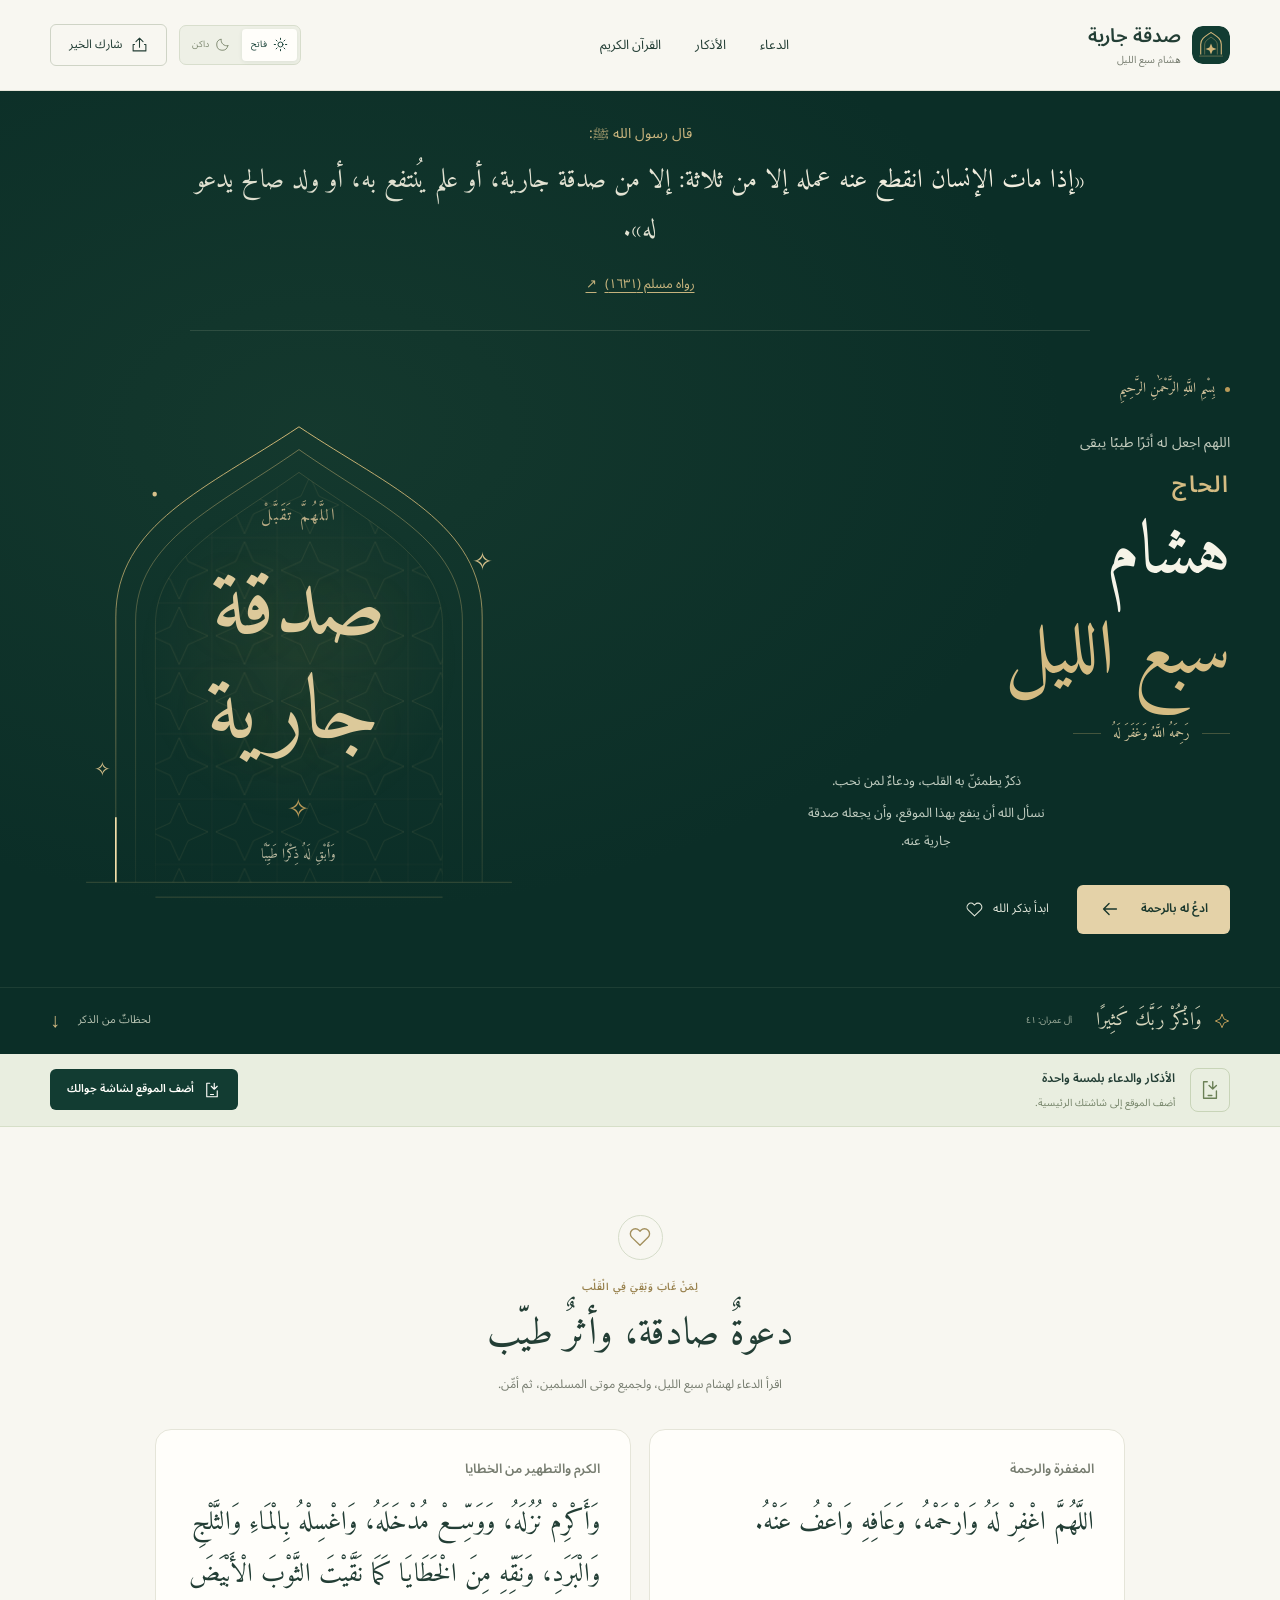
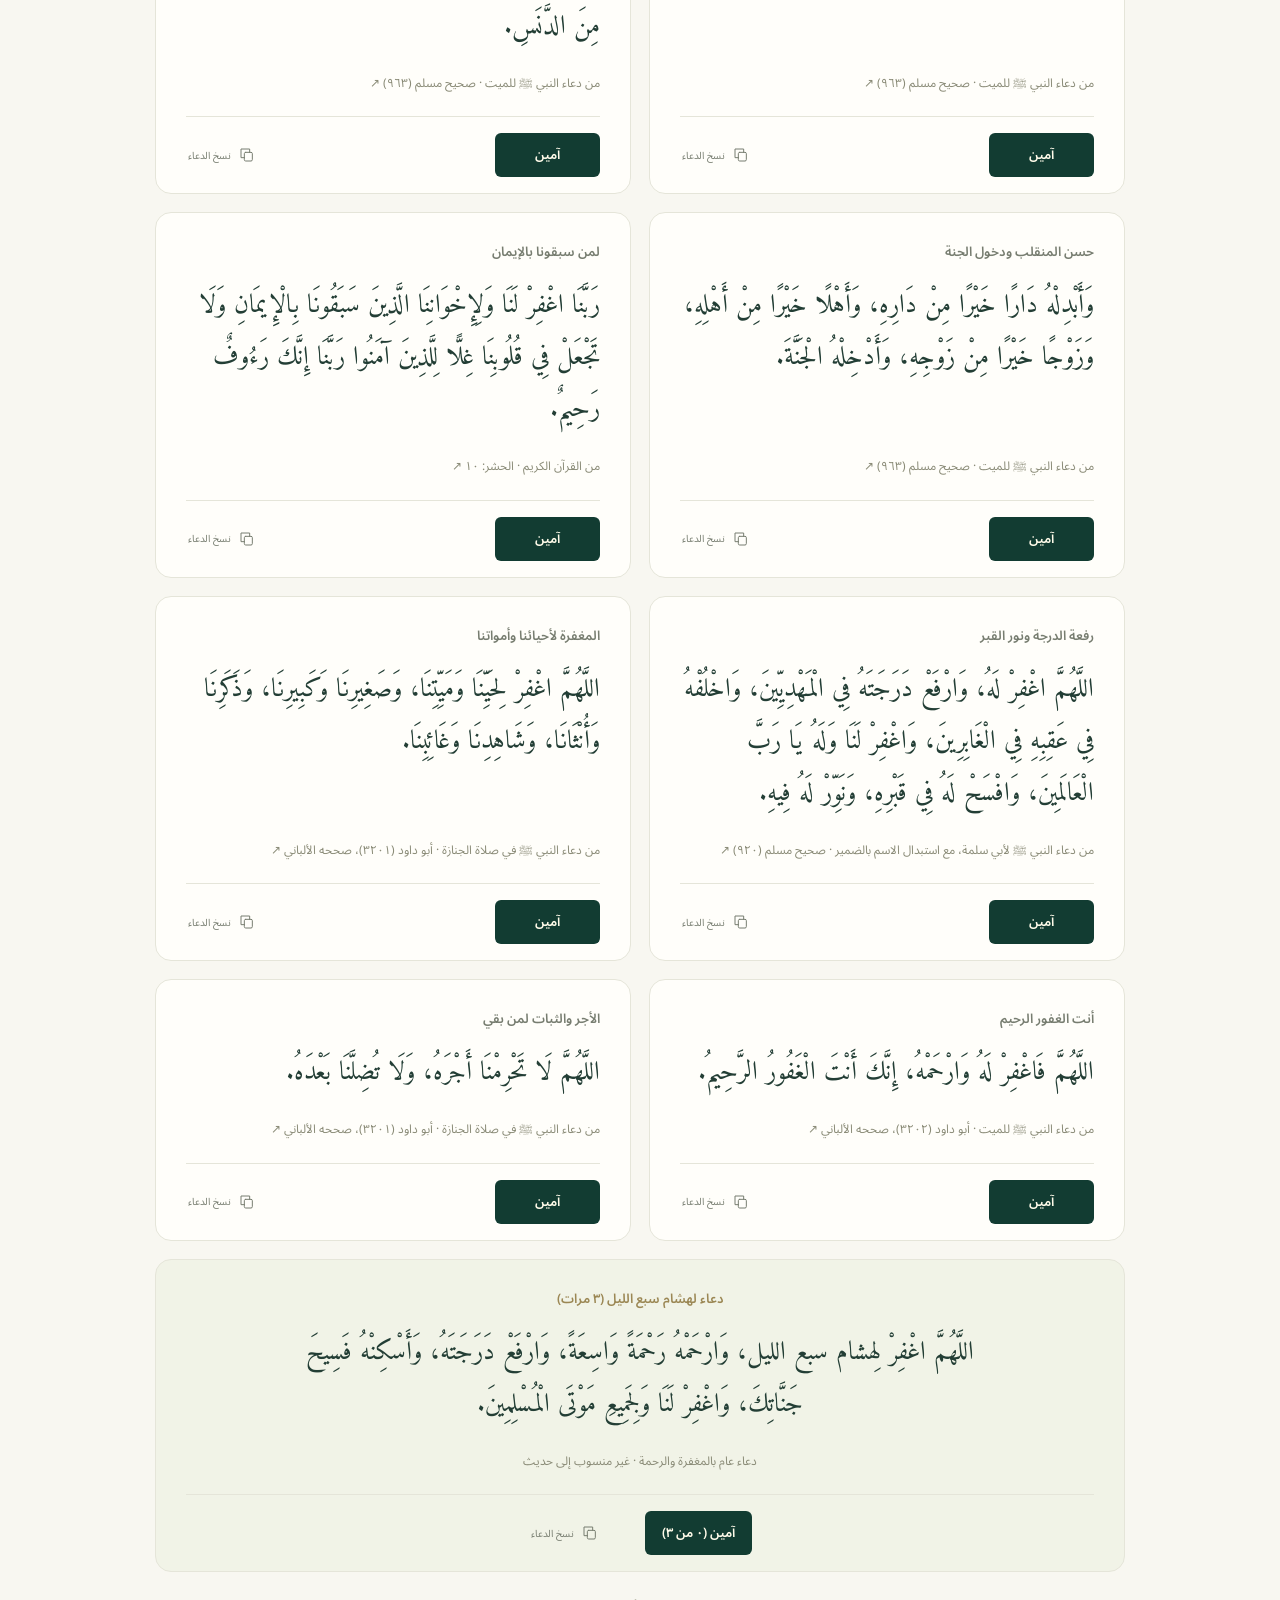
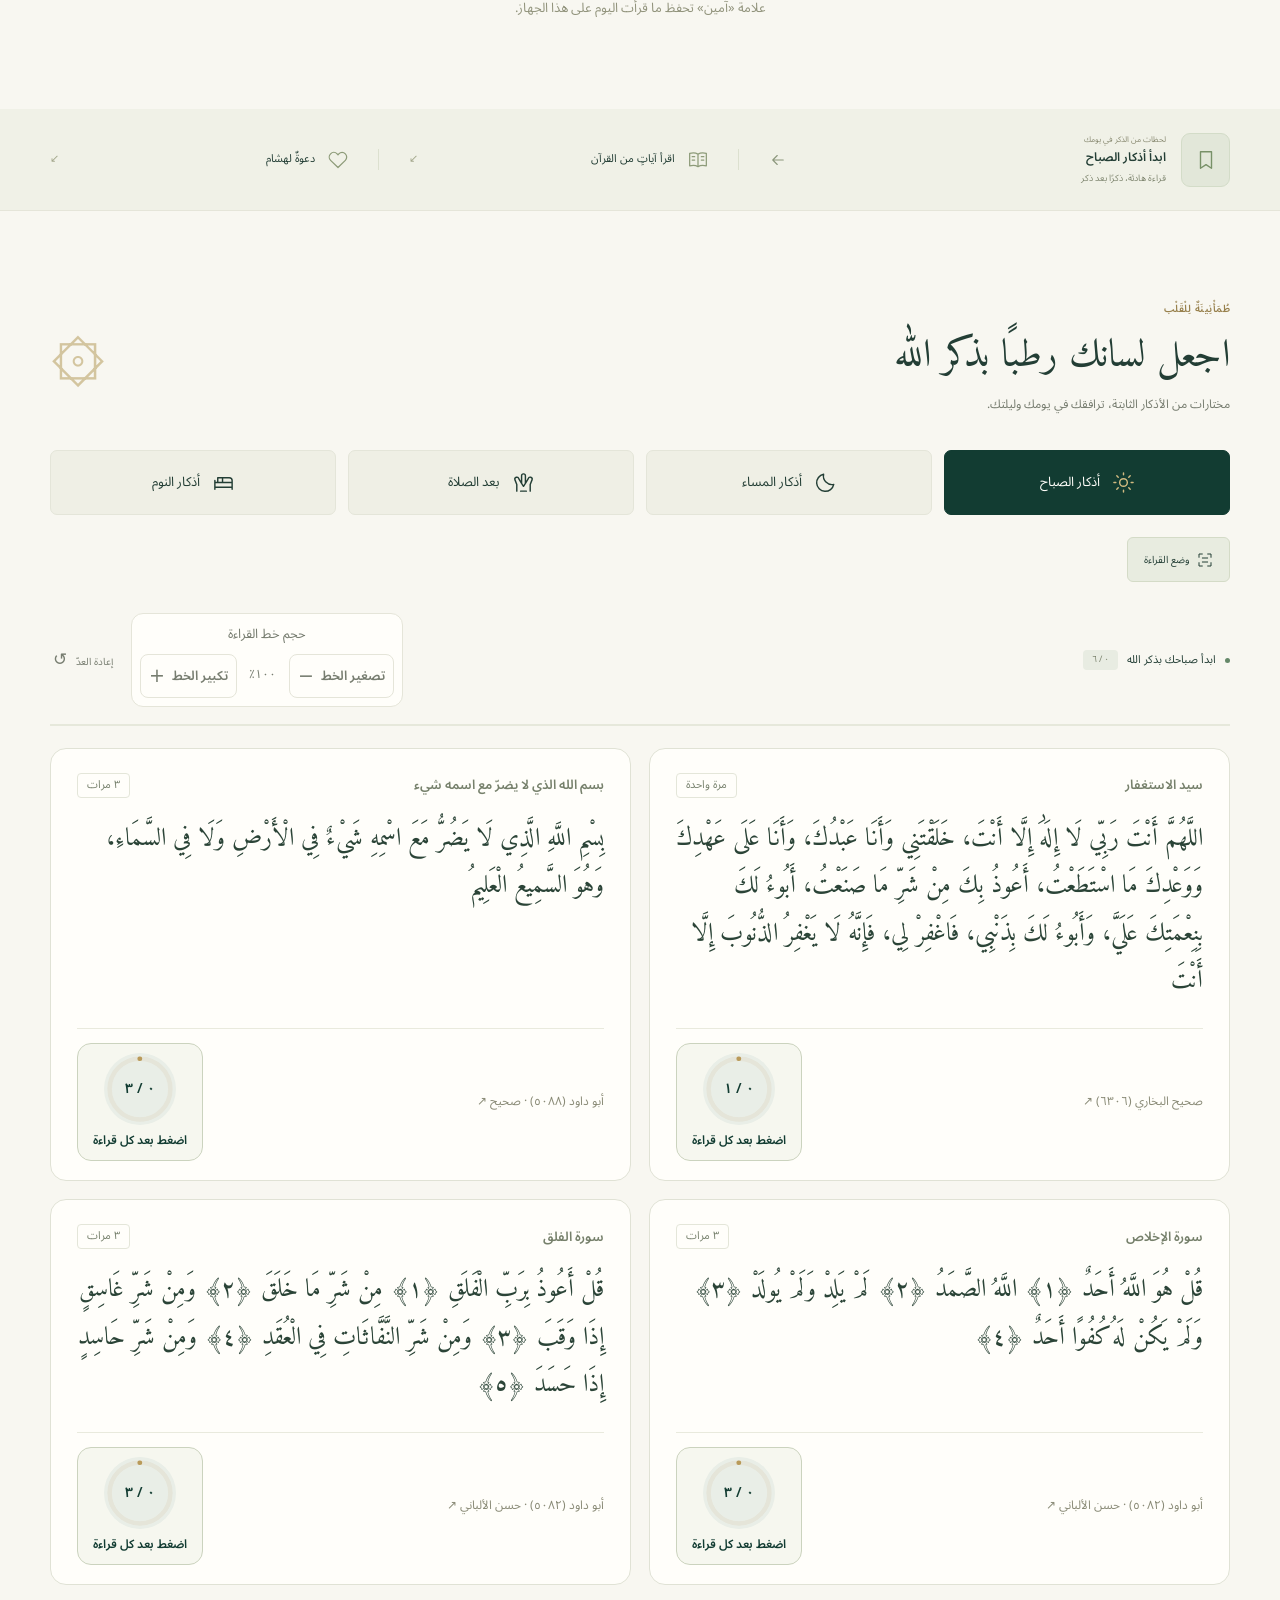
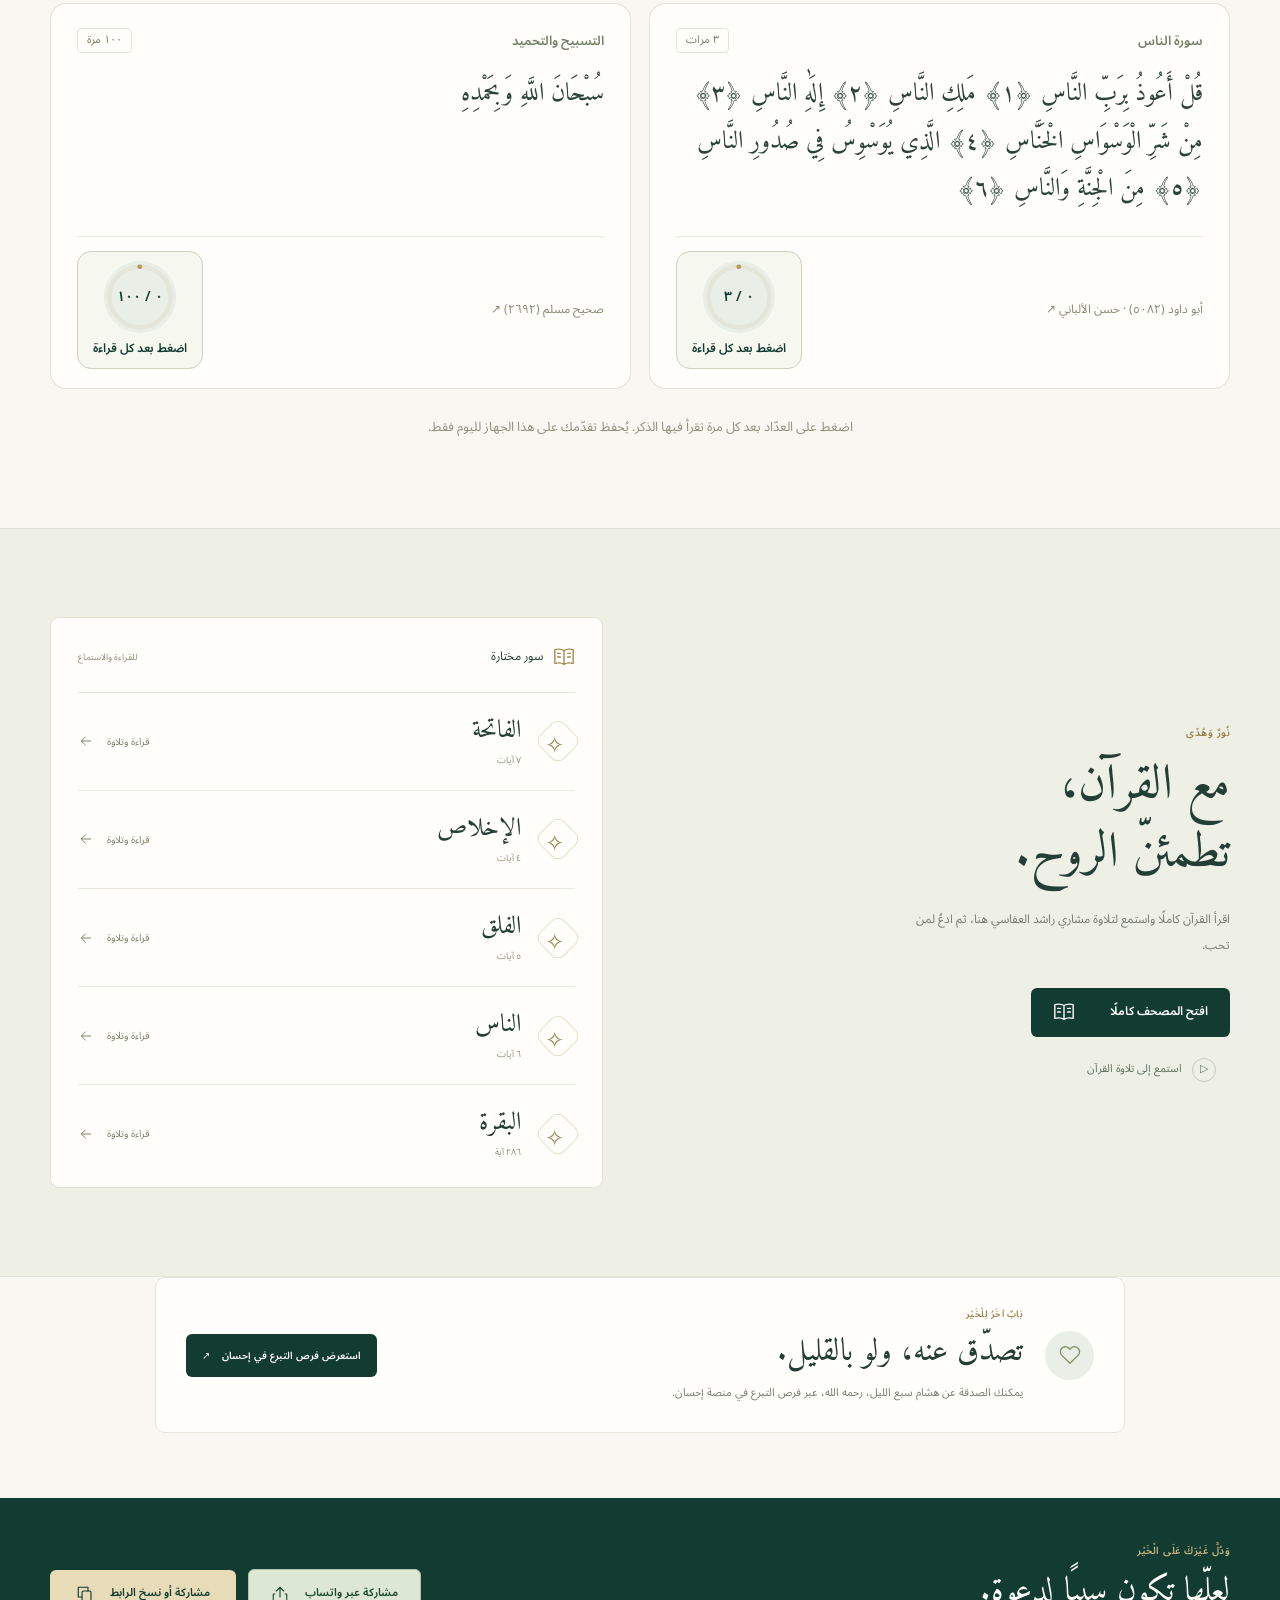
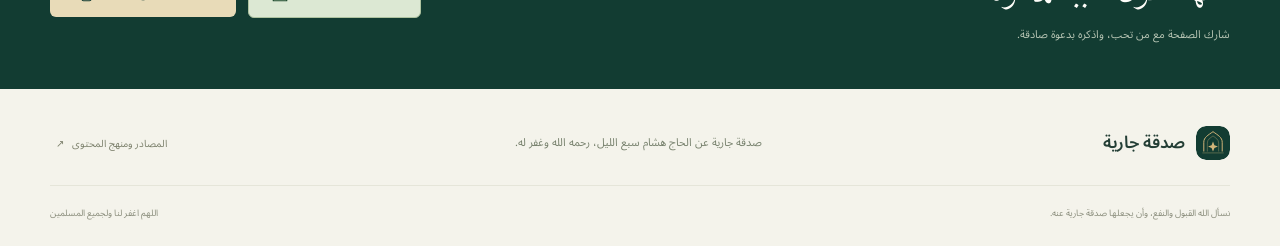
==== commit 54616291: "Private dashboard, «الحاج» before the name, 3x personal dua, header fixes - stats.js + dashboard.htm" ====
--- a/index.html
+++ b/index.html
@@ -13,12 +13,13 @@
   <meta name="mobile-web-app-capable" content="yes">
   <meta name="apple-mobile-web-app-title" content="صدقة جارية">
   <script src="theme.js?v=appearance-1"></script>
-  <link rel="stylesheet" href="style.css?v=order-20261025">
-  <script src="data.js?v=order-20261025" defer></script>
-  <script src="app.js?v=order-20261025" defer></script>
-  <script src="quran-reader.js?v=order-20261025" defer></script>
+  <link rel="stylesheet" href="style.css?v=hajj2-20261025">
+  <script src="data.js?v=hajj2-20261025" defer></script>
+  <script src="app.js?v=hajj2-20261025" defer></script>
+  <script src="quran-reader.js?v=hajj2-20261025" defer></script>
   <script src="install.js?v=install-steps-2" defer></script>
-  <script src="motion.js?v=order-20261025" defer></script>
+  <script src="motion.js?v=hajj2-20261025" defer></script>
+  <script src="stats.js?v=hajj2-20261025" defer></script>
   <meta property="og:type" content="website">
   <meta property="og:locale" content="ar_SA">
   <meta property="og:title" content="صدقة جارية عن هشام سبع الليل">
@@ -52,7 +53,6 @@
       <div class="header-actions"><div class="theme-switch" role="group" aria-label="مظهر الموقع"><button data-theme-choice="light" aria-pressed="true" title="الوضع الفاتح"><svg aria-hidden="true"><use href="#i-sun"/></svg><span>فاتح</span></button><button data-theme-choice="dark" aria-pressed="false" title="الوضع الداكن"><svg aria-hidden="true"><use href="#i-moon"/></svg><span>داكن</span></button></div><button class="share-button" data-share aria-label="مشاركة الموقع"><svg><use href="#i-share"/></svg><span>شارك الخير</span></button></div>
     </div>
   </header>
-  <aside id="install-banner" class="install-banner" hidden aria-label="إضافة الموقع إلى الشاشة الرئيسية"><div class="container install-banner-inner"><span class="install-symbol"><svg aria-hidden="true"><use href="#i-install"/></svg></span><div class="install-banner-copy"><strong>الأذكار والدعاء بلمسة واحدة</strong><p>أضف الموقع إلى شاشتك الرئيسية.</p></div><button id="install-app" class="button primary"><svg aria-hidden="true"><use href="#i-install"/></svg><span>أضف الموقع لشاشة جوالك</span></button></div></aside>
   <main id="main">
     <section class="hero" aria-labelledby="hero-title">
       <div class="container memorial-hadith">
@@ -64,7 +64,7 @@
         <div class="hero-copy">
           <div class="eyebrow"><span></span> بِسْمِ اللَّهِ الرَّحْمَٰنِ الرَّحِيمِ</div>
           <p class="hero-intro">اللهم اجعل له أثرًا طيبًا يبقى</p>
-          <h1 id="hero-title">هشام<br><span>سبع الليل</span></h1>
+          <h1 id="hero-title"><span class="hajj">الحاج</span> هشام<br><span>سبع الليل</span></h1>
           <div class="mercy"><span class="small-rule"></span> رَحِمَهُ اللَّهُ وَغَفَرَ لَهُ <span class="small-rule"></span></div>
           <p class="hero-description"><span>ذكرٌ يطمئنّ به القلب، ودعاءٌ لمن نحب.</span><span>نسأل الله أن ينفع بهذا الموقع، وأن يجعله صدقة جارية عنه.</span></p>
           <div class="hero-actions"><a class="button primary" href="#dua">ادعُ له بالرحمة <svg><use href="#i-arrow"/></svg></a><a class="quiet-link" href="#adhkar">ابدأ بذكر الله <svg><use href="#i-heart"/></svg></a></div>
@@ -85,6 +85,7 @@
       </div>
       <div class="hero-bottom"><div class="container hero-bottom-inner"><p><svg><use href="#i-spark"/></svg> وَاذْكُرْ رَبَّكَ كَثِيرًا <span>آل عمران: ٤١</span></p><a href="#adhkar">لحظاتٌ من الذكر <span aria-hidden="true">↓</span></a></div></div>
     </section>
+  <aside id="install-banner" class="install-banner" hidden aria-label="إضافة الموقع إلى الشاشة الرئيسية"><div class="container install-banner-inner"><span class="install-symbol"><svg aria-hidden="true"><use href="#i-install"/></svg></span><div class="install-banner-copy"><strong>الأذكار والدعاء بلمسة واحدة</strong><p>أضف الموقع إلى شاشتك الرئيسية.</p></div><button id="install-app" class="button primary"><svg aria-hidden="true"><use href="#i-install"/></svg><span>أضف الموقع لشاشة جوالك</span></button></div></aside>
     <section class="dua-section section-space" id="dua" aria-labelledby="dua-title"><div class="container"><div class="dua-heading"><div class="dua-icon"><svg><use href="#i-heart"/></svg></div><span class="section-kicker">لِمَنْ غَابَ وَبَقِيَ فِي الْقَلْب</span><h2 id="dua-title">دعوةٌ صادقة، وأثرٌ طيّب</h2><p>اقرأ الدعاء لهشام سبع الليل، ولجميع موتى المسلمين، ثم أمِّن.</p></div><div id="dua-list" class="prayer-grid"></div><p class="dua-footnote">علامة «آمين» تحفظ ما قرأت اليوم على هذا الجهاز.</p></div></section>
     <section class="quick-start" aria-label="وصول سريع"><div class="container quick-start-inner"><button id="resume-reading" class="resume-button"><span class="quick-icon"><svg><use href="#i-bookmark"/></svg></span><span><small>لحظات من الذكر في يومك</small><strong id="resume-title">ابدأ أذكار الصباح</strong><span id="resume-detail">قراءة هادئة، ذكرًا بعد ذكر</span></span><svg class="quick-arrow"><use href="#i-arrow"/></svg></button><a href="#quran"><svg><use href="#i-book"/></svg><span>اقرأ آياتٍ من القرآن</span><span aria-hidden="true">↙</span></a><a href="#dua"><svg><use href="#i-heart"/></svg><span>دعوةٌ لهشام</span><span aria-hidden="true">↙</span></a></div></section>
     <section class="adhkar-section section-space" id="adhkar" aria-labelledby="adhkar-title">
@@ -113,11 +114,11 @@
     <section class="charity-section" aria-labelledby="charity-title"><div class="container"><div class="charity-card"><div class="charity-icon"><svg aria-hidden="true"><use href="#i-heart"/></svg></div><div><span class="section-kicker">بَابٌ آخَرُ لِلْخَيْر</span><h2 id="charity-title">تصدّق عنه، ولو بالقليل.</h2><p>يمكنك الصدقة عن هشام سبع الليل، رحمه الله، عبر فرص التبرع في منصة إحسان.</p></div><a class="button primary" href="https://ehsan.sa/" target="_blank" rel="noopener noreferrer">استعرض فرص التبرع في إحسان <span aria-hidden="true">↗</span><span class="sr-only"> في نافذة جديدة</span></a></div></div></section>
     <section class="share-section"><div class="container share-inner"><div><span class="section-kicker">وَدُلَّ غَيْرَكَ عَلَى الْخَيْر</span><h2>لعلّها تكون سببًا لدعوة.</h2><p>شارك الصفحة مع من تحب، واذكره بدعوة صادقة.</p></div><div class="share-actions"><a id="whatsapp-share" class="button whatsapp-button" href="https://wa.me/" target="_blank" rel="noopener noreferrer">مشاركة عبر واتساب <svg aria-hidden="true"><use href="#i-share"/></svg></a><button class="button light" data-share>مشاركة أو نسخ الرابط <svg><use href="#i-copy"/></svg></button></div></div></section>
   </main>
-  <footer><div class="container"><div class="footer-top"><a class="brand" href="#"><img src="assets/mark.svg" alt="" width="34" height="34"><span>صدقة جارية</span></a><p>عن هشام سبع الليل، رحمه الله وغفر له.</p><button id="sources-open">المصادر ومنهج المحتوى <span aria-hidden="true">↗</span></button></div><div class="footer-bottom"><span>نسأل الله القبول والنفع، وأن يجعلها صدقة جارية عنه.</span><span>اللهم اغفر لنا ولجميع المسلمين</span></div></div></footer>
+  <footer><div class="container"><div class="footer-top"><a class="brand" href="#"><img src="assets/mark.svg" alt="" width="34" height="34"><span>صدقة جارية</span></a><p>صدقة جارية عن الحاج هشام سبع الليل، رحمه الله وغفر له.</p><button id="sources-open">المصادر ومنهج المحتوى <span aria-hidden="true">↗</span></button></div><div class="footer-bottom"><span>نسأل الله القبول والنفع، وأن يجعلها صدقة جارية عنه.</span><span>اللهم اغفر لنا ولجميع المسلمين</span></div></div></footer>
   <nav class="mobile-nav" aria-label="التنقل السريع للجوال"><a href="#main" class="is-active" aria-current="location"><svg><use href="#i-spark"/></svg><span>الرئيسية</span></a><a href="#dua"><svg><use href="#i-heart"/></svg><span>الدعاء</span></a><a href="#adhkar"><svg><use href="#i-sun"/></svg><span>الأذكار</span></a><a href="#quran"><svg><use href="#i-book"/></svg><span>القرآن</span></a></nav>
   <dialog id="focus-dialog" aria-labelledby="focus-title"><div class="dialog-header"><div><span class="section-kicker">وَقْتٌ لِلذِّكْر</span><h2 id="focus-title">وضع القراءة</h2></div><button class="close-dialog" aria-label="إغلاق وضع القراءة">×</button></div><div class="focus-session"><div class="focus-meta"><span id="focus-category"></span><span id="focus-step" aria-live="polite"></span></div><article class="focus-card" id="focus-card"><h3 id="focus-dhikr-title"></h3><p class="dhikr-text" id="focus-text"></p><a id="focus-source" class="source-link" target="_blank" rel="noopener noreferrer"></a><button id="focus-counter" class="counter"></button><p class="focus-hint">اقرأ الذكر، ثم اضغط على العدّاد بعد كل مرة.</p></article><div class="focus-navigation"><button id="focus-previous">السابق</button><button id="focus-next">التالي <svg><use href="#i-arrow"/></svg></button></div><p class="focus-save-note">يُحفظ موضعك وتقدّمك على هذا الجهاز لليوم.</p></div></dialog>
   <dialog id="reader-dialog" aria-labelledby="reader-title"><div class="dialog-header"><h2 id="reader-title"></h2><button class="close-dialog" aria-label="إغلاق">×</button></div><div id="reader-content"></div></dialog>
-  <dialog id="sources-dialog" aria-labelledby="sources-title"><div class="dialog-header"><h2 id="sources-title">المصادر ومنهج المحتوى</h2><button class="close-dialog" aria-label="إغلاق">×</button></div><div class="sources-content"><p>هذه الصفحة لنشر الأذكار والعلم النافع، والدعاء لهشام سبع الليل، رحمه الله. نسأل الله أن يجعل إنشاءها ونشرها صدقة جارية عنه.</p><p>الأذكار المعروضة مختارات، وليست حصرًا لجميع أذكار كل وقت. لكل ذكر رابط مصدره. نصوص الأذكار القرآنية بالرسم الإملائي مع التشكيل، والمصحف الكامل بالرسم العثماني من Al Quran Cloud، مع إبقاء نص الآيات كما ورد من المصدر. التلاوة بصوت مشاري راشد العفاسي عبر شبكة Islamic Network، وتحتاج اتصالًا بالإنترنت. الأدعية المأثورة مذكور مصدرها، والدعاء الشخصي دعاء عام غير منسوب إلى حديث. بعض البطاقات مقتطفات من أدعية أطول، وقد استُبدل اسم أبي سلمة بالضمير في الدعاء لهشام. الأعداد المذكورة خاصة بالصيغ المأثورة، والعدّادات وسيلة للمساعدة على القراءة فقط.</p><ul><li><a href="https://sunnah.com/muslim:1631" target="_blank" rel="noopener noreferrer">حديث الصدقة الجارية · صحيح مسلم (١٦٣١)</a></li><li><a href="https://quran.com/1" target="_blank" rel="noopener noreferrer">سورة الفاتحة · Quran.com</a></li><li><a href="https://quran.com/112" target="_blank" rel="noopener noreferrer">الإخلاص</a></li><li><a href="https://quran.com/113" target="_blank" rel="noopener noreferrer">الفلق</a></li><li><a href="https://quran.com/114" target="_blank" rel="noopener noreferrer">الناس</a></li><li><a href="https://quran.com/2/255" target="_blank" rel="noopener noreferrer">آية الكرسي · البقرة: ٢٥٥</a></li><li><a href="https://quran.com/59/10" target="_blank" rel="noopener noreferrer">دعاء المؤمنين · الحشر: ١٠</a></li><li><a href="https://sunnah.com/muslim:963a" target="_blank" rel="noopener noreferrer">الدعاء للميت · صحيح مسلم (٩٦٣)</a></li><li><a href="https://sunnah.com/muslim:920a" target="_blank" rel="noopener noreferrer">الدعاء لأبي سلمة · صحيح مسلم (٩٢٠)</a></li><li><a href="https://sunnah.com/abudawud:3201" target="_blank" rel="noopener noreferrer">دعاء صلاة الجنازة · أبو داود (٣٢٠١)</a></li><li><a href="https://sunnah.com/abudawud:3202" target="_blank" rel="noopener noreferrer">المغفرة والرحمة للميت · أبو داود (٣٢٠٢)</a></li></ul><p>إهداء ثواب القراءة للميت مسألة خلافية بين أهل العلم؛ يتيح الموقع القراءة والانتفاع، ولا يَعِد بانتقال ثواب كل قراءة أو ذكر إلى المتوفى، ولا يحسب الحسنات.</p><p class="privacy-note">لا توجد حسابات أو تعليقات أو تبرعات مالية في هذه الصفحة. يُحفظ تقدّم العدّاد وموضع القراءة وعلامات قراءة الأدعية وحجم الخط ومظهر الموقع على جهازك فقط، ويمكنك مسح تقدّم القسم من زر «إعادة العدّ».</p></div></dialog>
+  <dialog id="sources-dialog" aria-labelledby="sources-title"><div class="dialog-header"><h2 id="sources-title">المصادر ومنهج المحتوى</h2><button class="close-dialog" aria-label="إغلاق">×</button></div><div class="sources-content"><p>هذه الصفحة لنشر الأذكار والعلم النافع، والدعاء لهشام سبع الليل، رحمه الله. نسأل الله أن يجعل إنشاءها ونشرها صدقة جارية عنه.</p><p>الأذكار المعروضة مختارات، وليست حصرًا لجميع أذكار كل وقت. لكل ذكر رابط مصدره. نصوص الأذكار القرآنية بالرسم الإملائي مع التشكيل، والمصحف الكامل بالرسم العثماني من Al Quran Cloud، مع إبقاء نص الآيات كما ورد من المصدر. التلاوة بصوت مشاري راشد العفاسي عبر شبكة Islamic Network، وتحتاج اتصالًا بالإنترنت. الأدعية المأثورة مذكور مصدرها، والدعاء الشخصي دعاء عام غير منسوب إلى حديث. بعض البطاقات مقتطفات من أدعية أطول، وقد استُبدل اسم أبي سلمة بالضمير في الدعاء لهشام. الأعداد المذكورة خاصة بالصيغ المأثورة، والعدّادات وسيلة للمساعدة على القراءة فقط.</p><ul><li><a href="https://sunnah.com/muslim:1631" target="_blank" rel="noopener noreferrer">حديث الصدقة الجارية · صحيح مسلم (١٦٣١)</a></li><li><a href="https://quran.com/1" target="_blank" rel="noopener noreferrer">سورة الفاتحة · Quran.com</a></li><li><a href="https://quran.com/112" target="_blank" rel="noopener noreferrer">الإخلاص</a></li><li><a href="https://quran.com/113" target="_blank" rel="noopener noreferrer">الفلق</a></li><li><a href="https://quran.com/114" target="_blank" rel="noopener noreferrer">الناس</a></li><li><a href="https://quran.com/2/255" target="_blank" rel="noopener noreferrer">آية الكرسي · البقرة: ٢٥٥</a></li><li><a href="https://quran.com/59/10" target="_blank" rel="noopener noreferrer">دعاء المؤمنين · الحشر: ١٠</a></li><li><a href="https://sunnah.com/muslim:963a" target="_blank" rel="noopener noreferrer">الدعاء للميت · صحيح مسلم (٩٦٣)</a></li><li><a href="https://sunnah.com/muslim:920a" target="_blank" rel="noopener noreferrer">الدعاء لأبي سلمة · صحيح مسلم (٩٢٠)</a></li><li><a href="https://sunnah.com/abudawud:3201" target="_blank" rel="noopener noreferrer">دعاء صلاة الجنازة · أبو داود (٣٢٠١)</a></li><li><a href="https://sunnah.com/abudawud:3202" target="_blank" rel="noopener noreferrer">المغفرة والرحمة للميت · أبو داود (٣٢٠٢)</a></li></ul><p>إهداء ثواب القراءة للميت مسألة خلافية بين أهل العلم؛ يتيح الموقع القراءة والانتفاع، ولا يَعِد بانتقال ثواب كل قراءة أو ذكر إلى المتوفى، ولا يحسب الحسنات.</p><p class="privacy-note">لا توجد حسابات أو تعليقات أو تبرعات مالية في هذه الصفحة. يُحفظ تقدّم العدّاد وموضع القراءة وعلامات قراءة الأدعية وحجم الخط ومظهر الموقع على جهازك فقط، ويمكنك مسح تقدّم القسم من زر «إعادة العدّ». ونحسب أرقامًا عامة مجهولة، مثل عدد مرات «آمين» والأذكار المكتملة، بدون أي بيانات تعرّف بك أو بجهازك.</p></div></dialog>
   <dialog id="share-dialog" aria-labelledby="share-title"><div class="dialog-header"><h2 id="share-title">شارك الخير</h2><button class="close-dialog" aria-label="إغلاق">×</button></div><div class="share-dialog-content"><p>انسخ رابط الصفحة وشاركه مع من تحب.</p><label for="share-url">رابط الموقع</label><input id="share-url" dir="ltr" readonly><button class="button primary" id="copy-link">نسخ الرابط <svg><use href="#i-copy"/></svg></button></div></dialog>
   <dialog id="install-dialog" aria-labelledby="install-title"><div class="dialog-header"><h2 id="install-title">أضف الموقع لشاشتك</h2><button class="close-dialog" aria-label="إغلاق">×</button></div><div class="install-instructions"><div class="install-app-preview"><img src="assets/app-icon-192.png" alt="" width="56" height="56"><div><strong>صدقة جارية</strong><span>يفتح مثل التطبيق بلمسة واحدة</span></div></div><p id="install-lead"></p><ol id="install-steps"></ol><button id="install-done" class="button primary">تمام، فهمت</button></div></dialog>
   <div id="toast" role="status" aria-live="polite"></div>
--- a/style.css
+++ b/style.css
@@ -460,3 +460,19 @@
   .memorial-hadith{order:3;border-bottom:0;border-top:1px solid #b8c5a530;margin-top:30px}
   .hero-bottom{order:4}
 }
+
+/* ---------- Phone header: share button with its label, same height as the theme switch ---------- */
+@media(max-width:540px){
+  .header-actions{display:flex;align-items:center;gap:8px}
+  .theme-switch{height:44px;padding:3px;align-items:stretch;box-sizing:border-box}
+  .theme-switch button{height:auto!important;min-height:0!important;width:44px;padding:0;display:grid;place-items:center}
+  .share-button{height:44px;min-height:44px;padding:0 12px;gap:7px;border-radius:8px;white-space:nowrap}
+  .share-button span{display:inline!important;font-size:14px;font-weight:600}
+  .share-button svg{width:18px!important;height:18px!important}
+}
+
+/* «الحاج» sits above the name: smaller, gold, spaced, so the name itself stays the hero */
+#hero-title .hajj{display:block;font-family:var(--body-font);font-size:.3em;font-weight:600;letter-spacing:.08em;color:var(--gold);line-height:1.4;margin-bottom:.15em}
+[data-theme] #hero-title .hajj{color:#d2b475}
+/* motion.js wraps the name's words in spans; keep «هشام» its own colour, not the gold of «سبع الليل» */
+#hero-title > .word{color:inherit}
